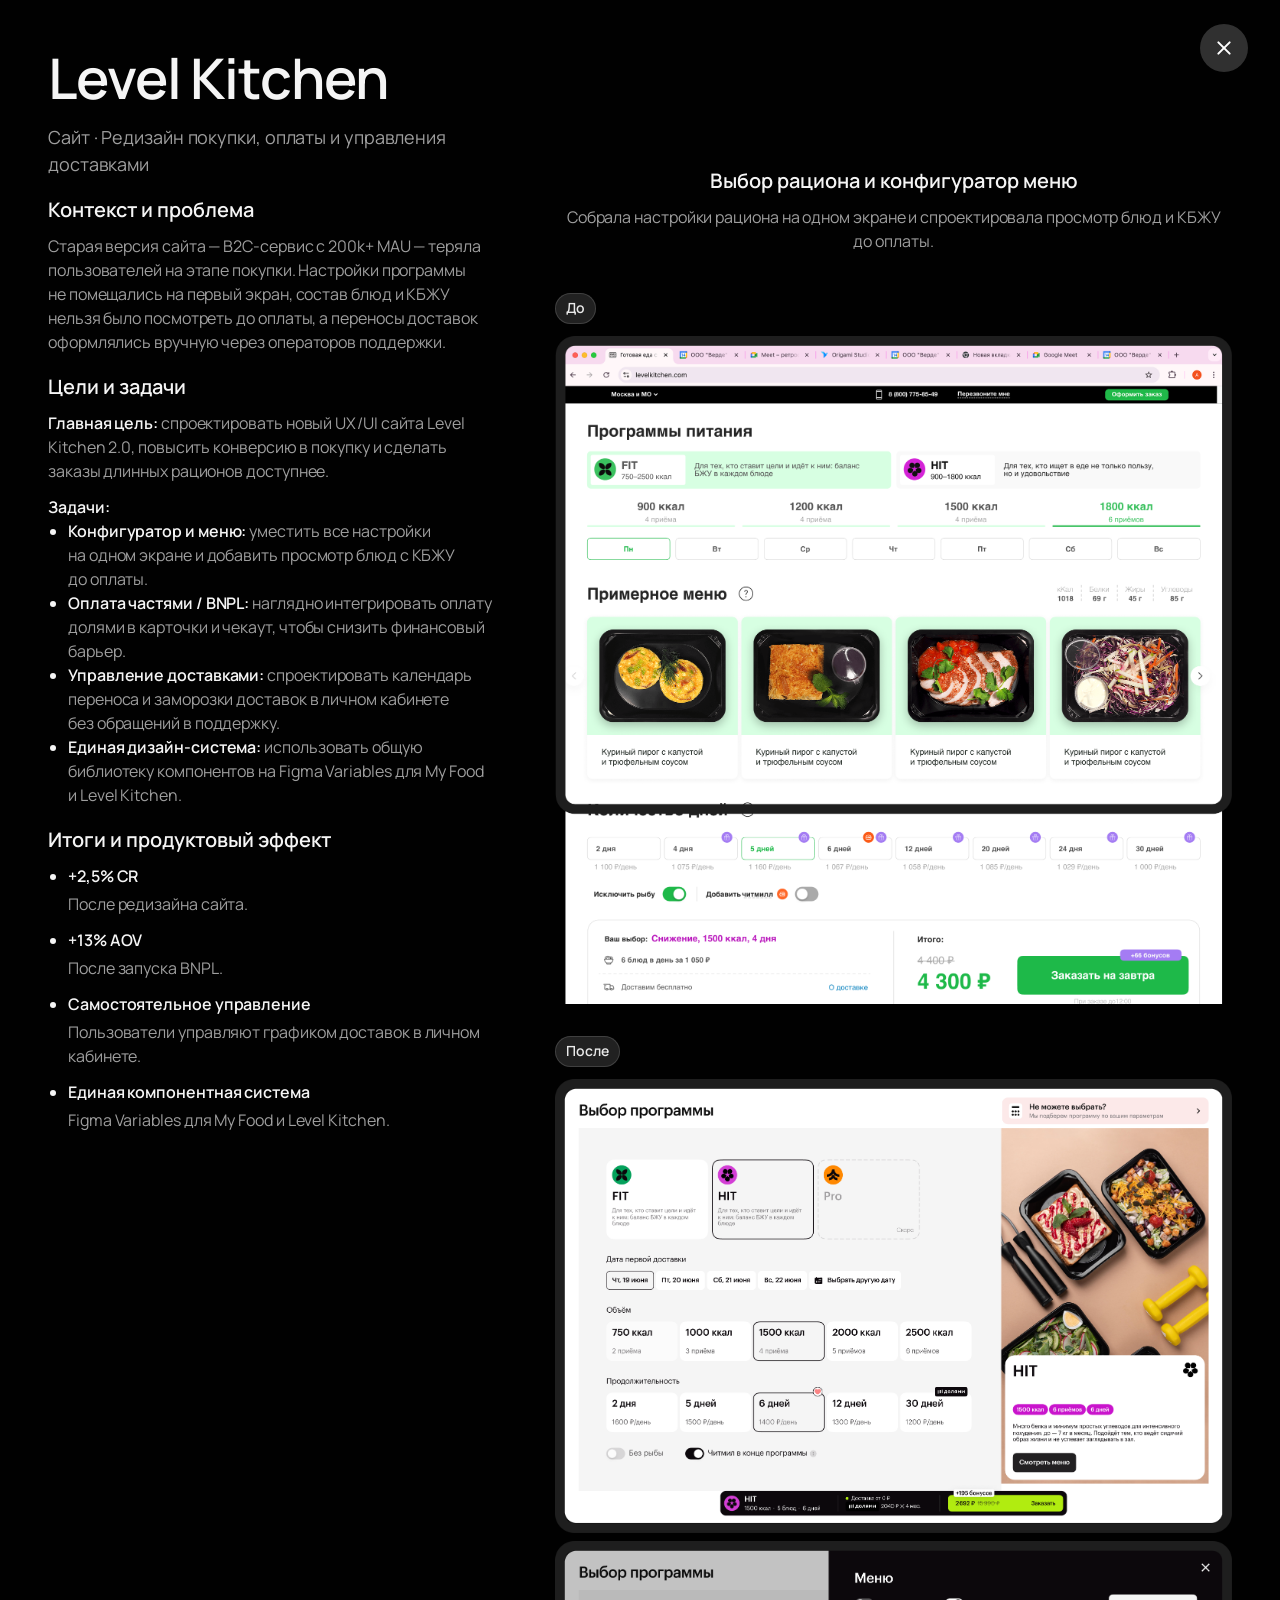
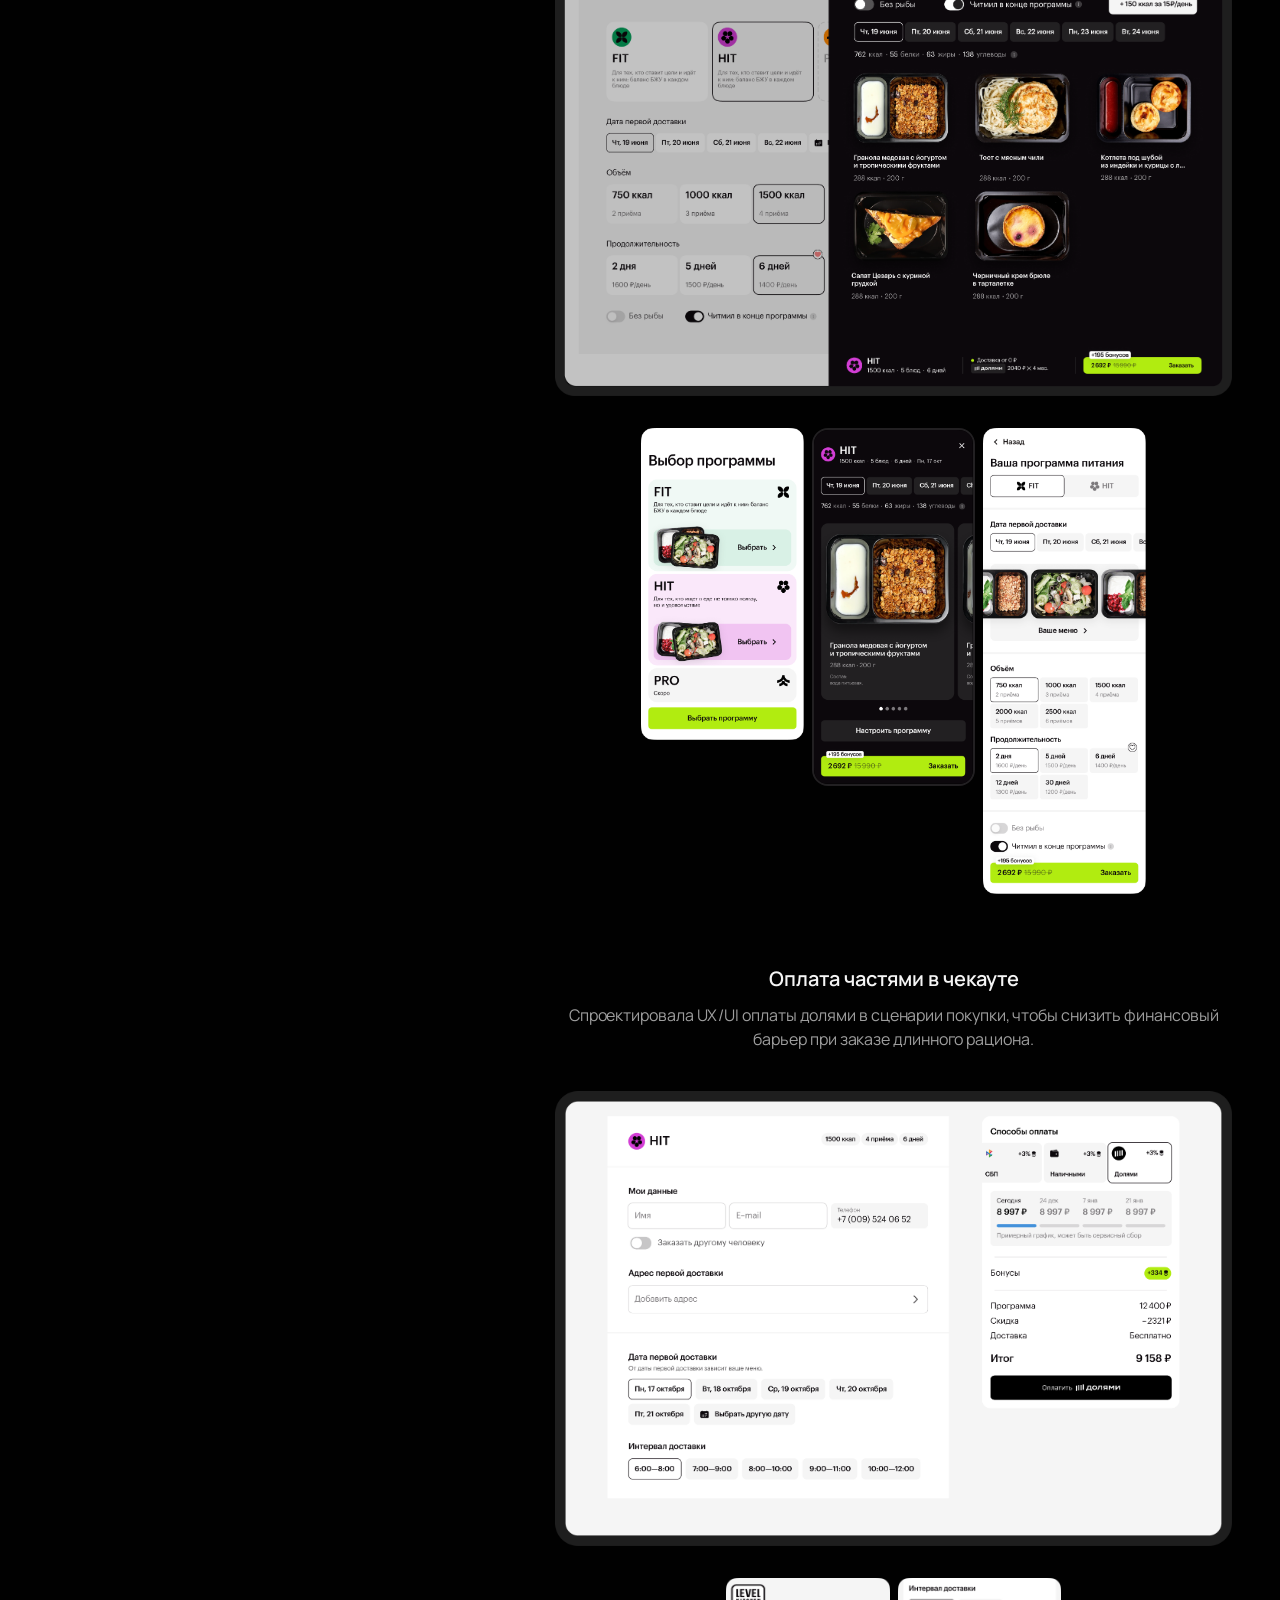
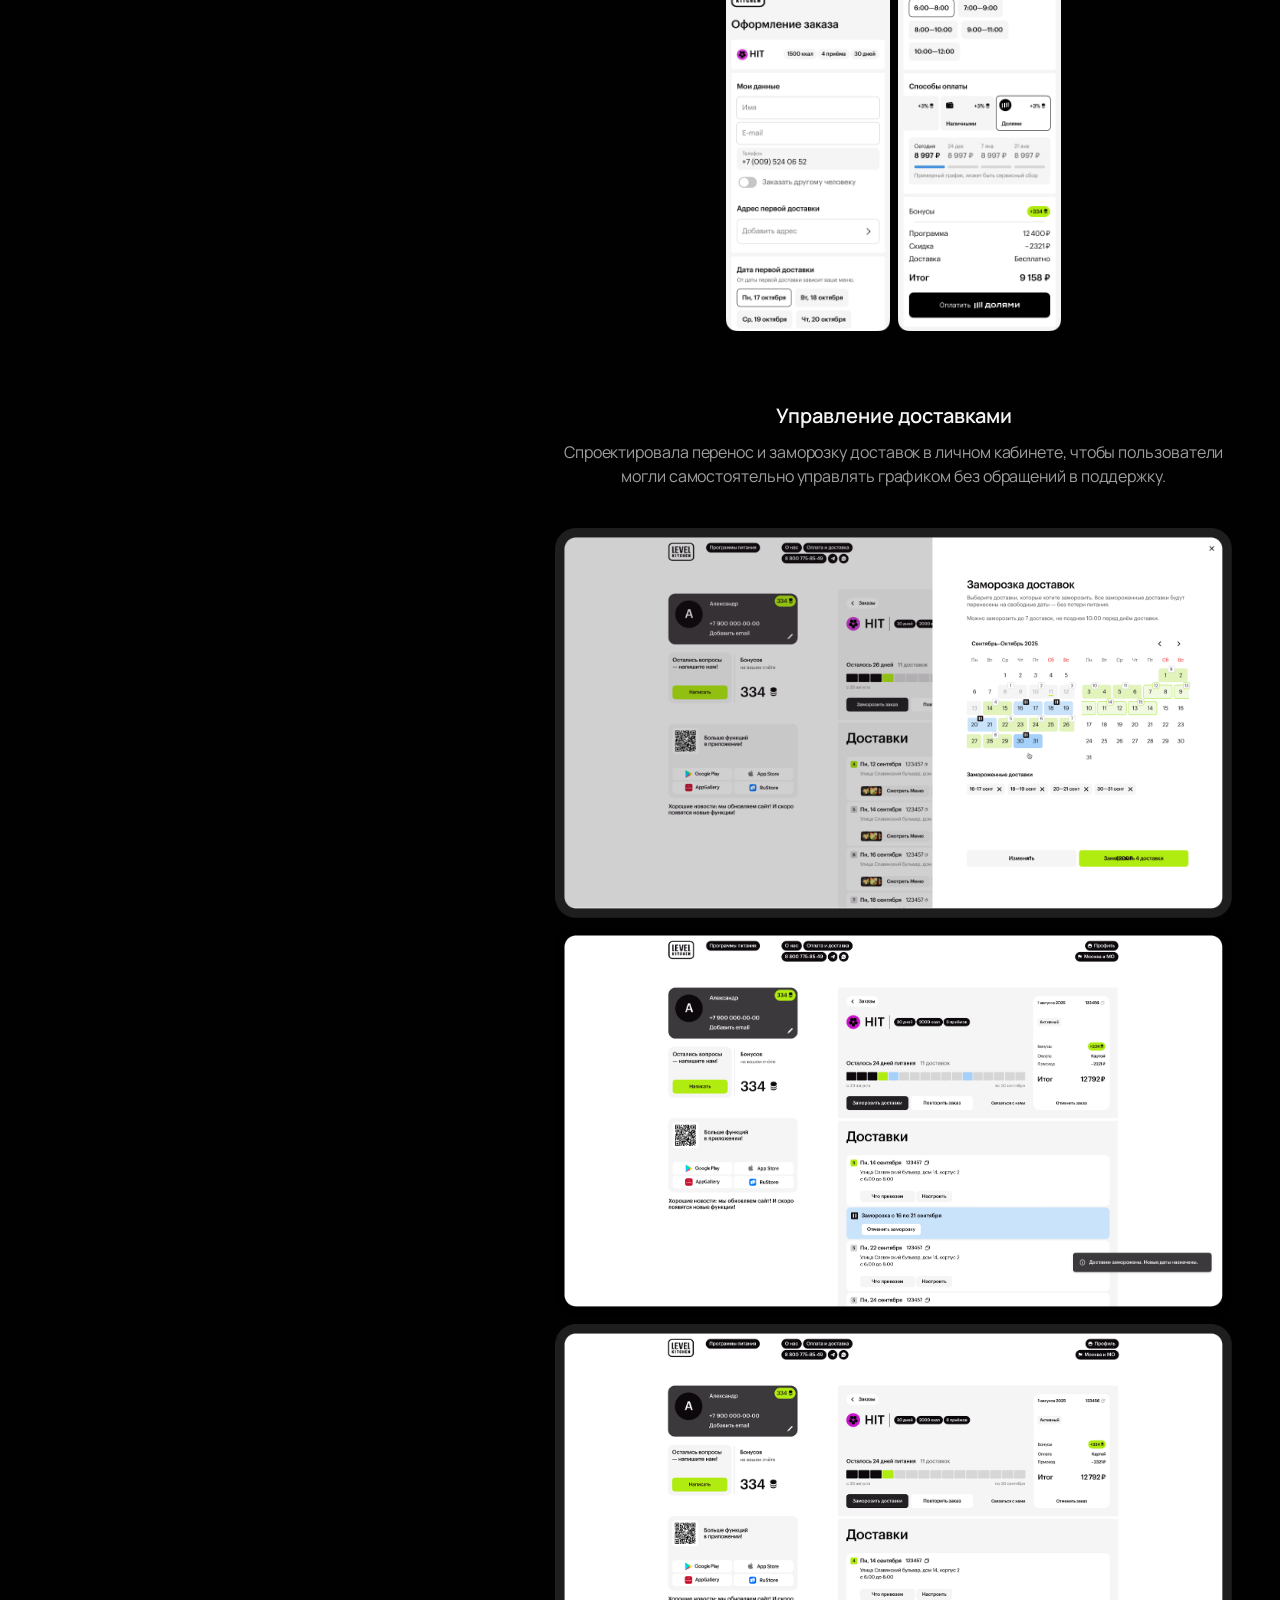
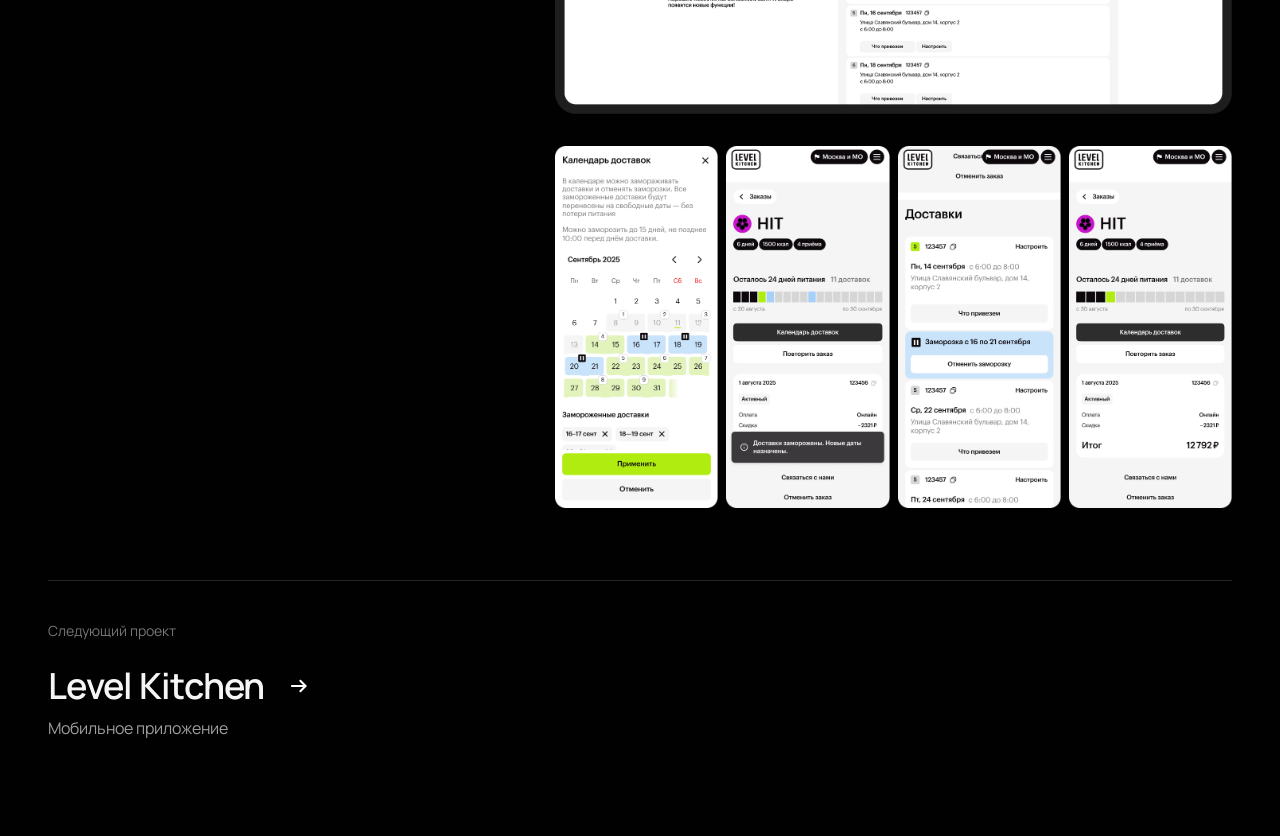
==== projects/level-kitchen-web/index.html @ d373e71c "Publish portfolio site for GitHub Pages" ====
<!doctype html>
<html class="case-html" lang="ru">
  <head>
    <meta charset="UTF-8" />
    <meta name="viewport" content="width=device-width, initial-scale=1" />
    <meta
      name="description"
      content="Редизайн сайта Level Kitchen — продуктовый кейс Кристины Вериго"
    />
    <title>Level Kitchen — сайт</title>
    <link rel="icon" type="image/png" href="../../assets/images/main-page/avatar.png" />
    <link rel="preconnect" href="https://fonts.googleapis.com" />
    <link rel="preconnect" href="https://fonts.gstatic.com" crossorigin />
    <link
      href="https://fonts.googleapis.com/css2?family=Manrope:wght@400;500;600&amp;display=swap"
      rel="stylesheet"
    />
    <link rel="stylesheet" href="../../styles.css?v=typography-refinement-1" />
    <link rel="stylesheet" href="../../case-study.css?v=case-close-contrast-1" />
    <script src="../../script.js?v=case-view-navigation-2" defer></script>
    <script src="../../case-close-contrast.js?v=case-close-contrast-1" defer></script>
  </head>
  <body class="case-study-body">
    <div class="page-shell case-page case-page--level-kitchen">
      <a
        class="case-close"
        href="../../#projects"
        aria-label="Закрыть проект"
        data-case-close
      >
        <span aria-hidden="true">×</span>
      </a>

      <main class="case-layout">
        <div class="case-content">
          <aside class="case-sidebar" aria-label="Обзор проекта Level Kitchen">
            <header class="case-identity">
              <h1 class="case-title">Level Kitchen</h1>
              <p class="case-subtitle">
                Сайт · Редизайн покупки, оплаты и&nbsp;управления доставками
              </p>
            </header>

            <div class="case-summary">
              <section class="case-copy-section" aria-labelledby="case-context-title">
                <h2 id="case-context-title">Контекст и&nbsp;проблема</h2>
                <p class="case-copy-body">
                  Старая версия сайта — B2C-сервис с&nbsp;200k+ MAU — теряла пользователей
                  на&nbsp;этапе покупки. Настройки программы не&nbsp;помещались на&nbsp;первый
                  экран, состав блюд и&nbsp;КБЖУ нельзя было посмотреть до&nbsp;оплаты,
                  а&nbsp;переносы доставок оформлялись вручную через&nbsp;операторов поддержки.
                </p>
              </section>

              <section class="case-copy-section" aria-labelledby="case-goals-title">
                <h2 id="case-goals-title">Цели и&nbsp;задачи</h2>
                <p class="case-copy-body">
                  <strong>Главная цель:</strong> спроектировать новый UX/UI сайта Level
                  Kitchen&nbsp;2.0, повысить конверсию в&nbsp;покупку и&nbsp;сделать заказы
                  длинных рационов доступнее.
                </p>
                <p class="case-copy-label">Задачи:</p>
                <ul class="case-copy-list">
                  <li>
                    <strong>Конфигуратор и&nbsp;меню:</strong> уместить все настройки
                    на&nbsp;одном экране и&nbsp;добавить просмотр блюд с&nbsp;КБЖУ
                    до&nbsp;оплаты.
                  </li>
                  <li>
                    <strong>Оплата частями / BNPL:</strong> наглядно интегрировать оплату
                    долями в&nbsp;карточки и&nbsp;чекаут, чтобы снизить финансовый барьер.
                  </li>
                  <li>
                    <strong>Управление доставками:</strong> спроектировать календарь
                    переноса и&nbsp;заморозки доставок в&nbsp;личном кабинете без&nbsp;обращений
                    в&nbsp;поддержку.
                  </li>
                  <li>
                    <strong>Единая дизайн-система:</strong> использовать общую библиотеку
                    компонентов на&nbsp;Figma Variables для&nbsp;My Food и&nbsp;Level Kitchen.
                  </li>
                </ul>
              </section>

              <section class="case-copy-section case-results" aria-labelledby="case-results-title">
                <h2 id="case-results-title">Итоги и&nbsp;продуктовый эффект</h2>
                <ul class="case-copy-list case-results__list">
                  <li class="case-results__item">
                    <strong>+2,5% CR</strong>
                    <span>После редизайна сайта.</span>
                  </li>
                  <li class="case-results__item">
                    <strong>+13% AOV</strong>
                    <span>После запуска BNPL.</span>
                  </li>
                  <li class="case-results__item">
                    <strong>Самостоятельное управление</strong>
                    <span>Пользователи управляют графиком доставок в&nbsp;личном кабинете.</span>
                  </li>
                  <li class="case-results__item">
                    <strong>Единая компонентная система</strong>
                    <span>Figma Variables для&nbsp;My Food и&nbsp;Level Kitchen.</span>
                  </li>
                </ul>
              </section>
            </div>
          </aside>

          <div class="case-gallery case-visual-story">
            <section
              class="case-visual-section case-visual-section--lk-configurator"
              aria-labelledby="configurator-title"
            >
              <div class="case-visual-section__header">
                <h2 id="configurator-title">Выбор рациона и&nbsp;конфигуратор меню</h2>
                <p class="case-visual-section__description">
                  Собрала настройки рациона на&nbsp;одном экране и&nbsp;спроектировала просмотр
                  блюд и&nbsp;КБЖУ до&nbsp;оплаты.
                </p>
              </div>

              <div class="case-media-sequence">
                <div class="case-media-group">
                  <p class="case-comparison__label">До</p>
                  <figure class="case-wide-shot">
                    <img
                      src="../../assets:/images:/level-kitchen:/lk-configurator-main-old.png"
                      alt="Старая версия конфигуратора Level Kitchen"
                    />
                  </figure>
                </div>

                <div class="case-media-group">
                  <p class="case-comparison__label">После</p>
                  <div class="case-wide-stack">
                    <figure class="case-wide-shot">
                      <img
                        src="../../assets:/images:/level-kitchen:/lk-configurator-main.png"
                        alt="Новый конфигуратор Level Kitchen"
                      />
                    </figure>
                    <figure class="case-wide-shot">
                      <img
                        src="../../assets:/images:/level-kitchen:/lk-configurator-menu-modal.png"
                        alt="Просмотр меню и КБЖУ в конфигураторе Level Kitchen"
                      />
                    </figure>
                  </div>
                </div>

                <div class="case-mobile-screens case-mobile-screens--three">
                  <figure class="case-mobile-shot">
                    <img
                      src="../../assets:/images:/level-kitchen:/lk-configurator-main-mobile.png"
                      alt="Мобильная версия конфигуратора Level Kitchen"
                    />
                  </figure>
                  <figure class="case-mobile-shot case-mobile-shot--dark">
                    <img
                      class="case-media--dark"
                      src="../../assets:/images:/level-kitchen:/lk-configurator-menu-mobile.png"
                      alt="Мобильный просмотр меню Level Kitchen"
                    />
                  </figure>
                  <figure class="case-mobile-shot">
                    <img
                      src="../../assets:/images:/level-kitchen:/lk-configurator-setting-mobile.png"
                      alt="Настройки рациона на мобильном сайте Level Kitchen"
                    />
                  </figure>
                </div>
              </div>
            </section>

            <section
              class="case-visual-section case-visual-section--lk-checkout"
              aria-labelledby="checkout-title"
            >
              <div class="case-visual-section__header">
                <h2 id="checkout-title">Оплата частями в&nbsp;чекауте</h2>
                <p class="case-visual-section__description">
                  Спроектировала UX/UI оплаты долями в&nbsp;сценарии покупки, чтобы снизить
                  финансовый барьер при&nbsp;заказе длинного рациона.
                </p>
              </div>

              <div class="case-media-sequence">
                <figure class="case-wide-shot">
                  <img
                    src="../../assets:/images:/level-kitchen:/lk-checkout-bnpl.png"
                    alt="Оплата частями в чекауте Level Kitchen"
                  />
                </figure>
                <div class="case-mobile-screens case-mobile-screens--two">
                  <figure class="case-mobile-shot">
                    <img
                      src="../../assets:/images:/level-kitchen:/lk-checkout-bnpl-mobile1.png"
                      alt="Выбор оплаты частями на мобильном сайте Level Kitchen"
                    />
                  </figure>
                  <figure class="case-mobile-shot">
                    <img
                      src="../../assets:/images:/level-kitchen:/lk-checkout-bnpl-mobile2.png"
                      alt="Детали оплаты частями на мобильном сайте Level Kitchen"
                    />
                  </figure>
                </div>
              </div>
            </section>

            <section
              class="case-visual-section case-visual-section--lk-delivery"
              aria-labelledby="delivery-title"
            >
              <div class="case-visual-section__header">
                <h2 id="delivery-title">Управление доставками</h2>
                <p class="case-visual-section__description">
                  Спроектировала перенос и&nbsp;заморозку доставок в&nbsp;личном кабинете, чтобы
                  пользователи могли самостоятельно управлять графиком без&nbsp;обращений
                  в&nbsp;поддержку.
                </p>
              </div>

              <div class="case-media-sequence">
                <div class="case-wide-stack">
                  <figure class="case-wide-shot">
                    <img
                      src="../../assets:/images:/level-kitchen:/lk-delivery-calendar.png"
                      alt="Календарь доставок Level Kitchen"
                    />
                  </figure>
                  <figure class="case-wide-shot">
                    <img
                      src="../../assets:/images:/level-kitchen:/lk-delivery-personal-freeze.png"
                      alt="Заморозка доставок в личном кабинете Level Kitchen"
                    />
                  </figure>
                  <figure class="case-wide-shot">
                    <img
                      src="../../assets:/images:/level-kitchen:/lk-delivery-personal.png"
                      alt="Управление доставками в личном кабинете Level Kitchen"
                    />
                  </figure>
                </div>
                <div class="case-mobile-screens case-mobile-screens--four">
                  <figure class="case-mobile-shot">
                    <img
                      src="../../assets:/images:/level-kitchen:/lk-delivery-calendar-mobile.png"
                      alt="Мобильный календарь доставок Level Kitchen"
                    />
                  </figure>
                  <figure class="case-mobile-shot">
                    <img
                      src="../../assets:/images:/level-kitchen:/lk-delivery-personal-freeze-mobile1.png"
                      alt="Выбор заморозки доставки на мобильном сайте Level Kitchen"
                    />
                  </figure>
                  <figure class="case-mobile-shot">
                    <img
                      src="../../assets:/images:/level-kitchen:/lk-delivery-personal-freeze-mobile2.png"
                      alt="Подтверждение заморозки доставки на мобильном сайте Level Kitchen"
                    />
                  </figure>
                  <figure class="case-mobile-shot">
                    <img
                      src="../../assets:/images:/level-kitchen:/lk-delivery-personal-mobile.png"
                      alt="Управление доставкой на мобильном сайте Level Kitchen"
                    />
                  </figure>
                </div>
              </div>
            </section>
          </div>
        </div>

        <div class="case-next">
          <a
            class="case-next__link"
            href="../level-kitchen-app/"
            aria-label="Открыть следующий проект: Level Kitchen — Мобильное приложение"
          >
            <span class="case-next__eyebrow">Следующий проект</span>
            <span class="case-next__project">
              <span class="case-next__title-row">
                <span class="case-next__title">Level Kitchen</span>
                <span class="case-next__arrow" aria-hidden="true">
                  <img src="../../assets/images/main-page/icon-arrow-right.svg" alt="" />
                </span>
              </span>
              <span class="case-next__type">Мобильное приложение</span>
            </span>
          </a>
        </div>
      </main>
    </div>
  </body>
</html>
---- styles.css ----
:root {
  --page-width: 1280px;
  --gutter: 64px;
  --gutter-mobile: 24px;
  --content-width: 1152px;
  --color-text: #000;
  --color-text-muted: rgba(0, 0, 0, 0.62);
  --color-surface: #fff;
  --color-surface-muted: #f4f4f6;
  --color-surface-subtle: #f7f7f7;
  --radius-card: 16px;
  --radius-card-large: 24px;
  --radius-button: 8px;
  --font-main: "Inter", "Helvetica Neue", Arial, sans-serif;
  --text-body-size: 16px;
  --text-body-line-height: 1.5;
  --text-supporting-size: 16px;
  --text-supporting-line-height: 1.5;
  --text-metadata-size: 14px;
  --text-metadata-line-height: 1.4;
  --motion-fast: 220ms;
  --motion-normal: 500ms;
  --motion-ease: cubic-bezier(0.22, 0.61, 0.36, 1);
  --avatar-expand-duration: 600ms;
  --avatar-return-duration: 800ms;
  --avatar-hold-duration: 170ms;
  --avatar-expand-ease: cubic-bezier(0.22, 1, 0.36, 1);
  --avatar-return-ease: cubic-bezier(0.16, 1, 0.3, 1);
  --reveal-distance: 40px;
  --reveal-duration: 900ms;
  --reveal-ease: cubic-bezier(0.22, 1, 0.36, 1);
  --project-preview-hover-scale: 1.04;
}

*,
*::before,
*::after {
  box-sizing: border-box;
}

html {
  scroll-behavior: smooth;
}

body {
  margin: 0;
  background: var(--color-surface);
  color: var(--color-text);
  font-family: var(--font-main);
  -webkit-font-smoothing: antialiased;
  text-rendering: optimizeLegibility;
}

body,
button,
a {
  font-family: var(--font-main);
}

a {
  color: inherit;
  text-decoration: none;
}

img {
  display: block;
  max-width: 100%;
}

h1,
h2,
h3,
p,
ul {
  margin: 0;
}

.page-shell {
  position: relative;
  width: min(100%, var(--page-width));
  margin-inline: auto;
  overflow: clip;
  background: var(--color-surface);
}

.site-header {
  position: relative;
  z-index: 20;
  display: flex;
  align-items: center;
  justify-content: space-between;
  width: 100%;
  padding: 24px var(--gutter);
}

.brand {
  position: relative;
  z-index: 20;
  display: flex;
  align-items: center;
  gap: 20px;
  min-width: 0;
}

.brand__avatar-frame {
  --avatar-size: 50px;
  --avatar-expanded-width: 236.795px;
  --avatar-expanded-height: 124px;
  --avatar-expanded-offset-y: 48px;

  position: relative;
  z-index: 10;
  width: var(--avatar-size);
  height: var(--avatar-size);
  flex: 0 0 var(--avatar-size);
}

.brand__avatar-media {
  position: absolute;
  top: 0;
  left: 0;
  width: var(--avatar-size);
  height: var(--avatar-size);
  overflow: hidden;
  border-radius: 200px;
  pointer-events: none;
}

.brand__avatar {
  width: 100%;
  height: 100%;
  max-width: none;
  object-fit: cover;
  object-position: center;
  pointer-events: none;
}

@media (min-width: 768px) and (hover: hover) and (pointer: fine) {
  .brand__avatar-media {
    transform-origin: top left;
    will-change: top, width, height, border-radius;
  }

  .brand__name {
    will-change: transform;
  }
}

.brand__name-trigger {
  position: relative;
  z-index: 11;
  flex: 0 0 auto;
}

.brand__name {
  display: block;
  font-size: 24px;
  font-weight: 500;
  line-height: 1.52;
  letter-spacing: -0.02em;
  white-space: nowrap;
  pointer-events: none;
}

.site-nav {
  display: flex;
  align-items: center;
  gap: 32px;
  font-size: 16px;
  font-weight: 500;
  line-height: 1.45;
  letter-spacing: -0.08px;
  text-align: center;
  white-space: nowrap;
}

.site-nav__link {
  transition: color var(--motion-fast) var(--motion-ease);
}

.site-nav__link:focus-visible,
.project-button:focus-visible,
.project-card__visual-link:focus-visible,
a.contact-item:focus-visible,
.brand:focus-visible {
  outline: 2px solid var(--color-text);
  outline-offset: 4px;
}

.hero {
  display: grid;
  grid-template-columns: minmax(0, 4fr) minmax(0, 5fr);
  grid-template-areas:
    "title description"
    "title contacts";
  align-items: start;
  column-gap: 64px;
  row-gap: 48px;
  width: 100%;
  min-height: 468px;
  padding: 120px var(--gutter) 80px;
}

.hero__copy {
  display: contents;
}

.hero h1 {
  position: relative;
  top: -8px;
  grid-area: title;
  font-size: 56px;
  font-weight: 700;
  line-height: 1.2;
  letter-spacing: -1.12px;
}

.hero__description-container {
  grid-area: description;
  width: 100%;
  max-width: 600px;
  margin-top: 24px;
}

.hero__description {
  color: var(--color-text-muted);
  font-size: 18px;
  font-weight: 400;
  line-height: 1.45;
  letter-spacing: -0.09px;
}

.contacts--hero {
  grid-area: contacts;
}

.intro-playing .site-header {
  animation: intro-rise 460ms var(--avatar-expand-ease) both;
}

@keyframes intro-rise {
  from {
    opacity: 0;
    transform: translate3d(0, 10px, 0);
  }

  to {
    opacity: 1;
    transform: translate3d(0, 0, 0);
  }
}

.contacts {
  display: flex;
  align-items: center;
  gap: 40px;
  margin: 0;
  font-style: normal;
}

.contact-item {
  display: flex;
  align-items: center;
  gap: 16px;
  min-width: 0;
}

.contact-item__icon-shell {
  display: block;
  width: 48px;
  height: 48px;
  flex: 0 0 48px;
  overflow: hidden;
  border-radius: 50%;
}

.contact-item__icon-shell--telegram {
  background: #3c393c;
}

.contact-item__icon-shell--email {
  background: #b1ec10;
}

.contact-item__icon-shell--resume {
  background: #c914cc;
}

.contact-item__icon {
  width: 100%;
  height: 100%;
}

.contact-item__text {
  display: flex;
  flex-direction: column;
  align-items: flex-start;
  gap: 2px;
  min-width: 0;
  font-size: 16px;
  letter-spacing: -0.08px;
}

.contact-item__primary-window {
  display: grid;
  min-width: 0;
  overflow: hidden;
}

.contact-item__primary {
  grid-area: 1 / 1;
}

.contact-item__primary--clone {
  transform: translate3d(0, 100%, 0);
}

.contact-item__text strong {
  color: var(--color-text);
  font-weight: 500;
  line-height: 1.5;
  white-space: nowrap;
}

.contact-item__text > span {
  color: var(--color-text-muted);
  font-weight: 400;
  line-height: 1.4;
}

.expertise {
  display: grid;
  grid-template-columns: repeat(2, minmax(0, 1fr));
  align-items: stretch;
  gap: 64px;
  width: 100%;
  padding: 64px var(--gutter) 140px;
  overflow: clip;
}

.expertise-card {
  display: flex;
  flex-direction: column;
  align-items: flex-start;
  gap: 32px;
  min-width: 0;
  padding: 48px;
  overflow: clip;
  background: var(--color-surface-subtle);
  border-radius: var(--radius-card-large);
}

.expertise-card__header {
  display: flex;
  align-items: center;
  gap: 12px;
  min-width: 0;
}

.expertise-card__header img {
  width: 24px;
  height: 24px;
  flex: 0 0 24px;
}

.expertise-card__header h2 {
  font-size: 24px;
  font-weight: 700;
  line-height: 1;
  letter-spacing: -0.36px;
}

.expertise-card__items {
  display: grid;
  gap: 32px;
  width: 100%;
}

.expertise-item {
  display: grid;
  gap: 6px;
  min-width: 0;
}

.expertise-item h3 {
  color: var(--color-text);
  font-size: 18px;
  font-weight: 700;
  line-height: 1.3;
  letter-spacing: -0.18px;
}

.expertise-item p {
  color: var(--color-text-muted);
  font-size: var(--text-body-size);
  font-weight: 400;
  line-height: var(--text-body-line-height);
  letter-spacing: -0.075px;
}

.expertise-card__items--results {
  gap: 30px;
}

.expertise-item--result h3 {
  font-size: 20px;
  font-weight: 700;
  line-height: 1.25;
  letter-spacing: -0.2px;
}

.expertise-item--result .expertise-item__context {
  color: var(--color-text-muted);
  font-size: var(--text-metadata-size);
  font-weight: 500;
  line-height: 1.35;
  letter-spacing: -0.07px;
}

@media (hover: hover) and (pointer: fine) {
  .expertise-card--practice:hover .expertise-card__header img {
    animation: expertise-smile-wiggle 480ms var(--motion-ease);
  }

  .expertise-card--results:hover .expertise-card__header img {
    animation: expertise-result-hop 420ms var(--motion-ease);
  }
}

@keyframes expertise-smile-wiggle {
  0%,
  100% {
    transform: rotate(0deg) scale(1);
  }

  32% {
    transform: translateY(-1px) rotate(-10deg) scale(1.06);
  }

  68% {
    transform: translateY(-1px) rotate(10deg) scale(1.06);
  }
}

@keyframes expertise-result-hop {
  0%,
  100% {
    transform: translateY(0) rotate(0deg);
  }

  50% {
    transform: translateY(-6px) rotate(4deg) scale(1.04);
  }
}

.projects {
  width: 100%;
}

.projects__title {
  width: 100%;
  padding-inline: var(--gutter);
  font-size: 36px;
  font-weight: 700;
  line-height: 1.2;
  letter-spacing: -0.72px;
}

.projects__list {
  width: 100%;
}

.project-card {
  display: grid;
  grid-template-columns: minmax(0, 1fr) minmax(0, 1fr);
  grid-template-areas: "content image";
  gap: 64px;
  width: 100%;
  padding: 24px var(--gutter);
}

.project-card:first-child {
  padding-top: 32px;
}

.project-card--image-first {
  grid-template-areas: "image content";
}

.project-card--last {
  padding-bottom: 120px;
}

.project-card__content {
  grid-area: content;
  display: flex;
  flex-direction: column;
  align-items: flex-start;
  justify-content: center;
  gap: 40px;
  min-width: 0;
}

.motion-ready .reveal {
  opacity: 0.06;
  transform: translate3d(0, var(--reveal-distance), 0);
  transition:
    opacity var(--reveal-duration) var(--reveal-ease),
    transform var(--reveal-duration) var(--reveal-ease);
  transition-delay: var(--reveal-delay, 0ms);
  will-change: opacity, transform;
}

.motion-ready .reveal.is-visible {
  opacity: 1;
  transform: translate3d(0, 0, 0);
  will-change: auto;
}

.motion-ready .project-card__visual-link.reveal {
  --reveal-distance: 48px;
  --reveal-duration: 980ms;
}

.project-card__copy {
  display: flex;
  flex-direction: column;
  gap: 0;
  width: 100%;
}

.project-card__copy h3 {
  margin-bottom: 8px;
  font-size: 36px;
  font-weight: 700;
  line-height: 1.2;
  letter-spacing: -0.72px;
}

.project-card__type {
  margin-bottom: 24px;
  color: var(--color-text);
  font-size: 18px;
  font-weight: 500;
  line-height: 1.45;
  letter-spacing: -0.09px;
}

.project-card__description {
  color: var(--color-text-muted);
  font-size: 18px;
  font-weight: 400;
  line-height: 1.45;
  letter-spacing: -0.09px;
}

.project-card__visual-link {
  grid-area: image;
  display: block;
  width: 100%;
  height: 432px;
  overflow: hidden;
  border-radius: var(--radius-card-large);
  cursor: pointer;
}

.project-card__image {
  display: block;
  width: 100%;
  height: 100%;
  max-width: none;
  object-fit: cover;
  transform-origin: center;
  transform: scale(1);
  transition: transform 780ms var(--reveal-ease);
  will-change: transform;
}

.project-button {
  display: flex;
  align-items: center;
  justify-content: center;
  width: 163px;
  height: 56px;
  flex: 0 0 auto;
  padding: 16px;
  background: #000;
  border-radius: var(--radius-button);
  color: #fff;
  transform-origin: center;
}

.project-button span {
  padding: 2px 8px;
  font-size: 18px;
  font-weight: 500;
  line-height: 18px;
  letter-spacing: -0.24px;
  white-space: nowrap;
}

.project-button img {
  width: 24px;
  height: 24px;
  flex: 0 0 24px;
}

.interests {
  width: 100%;
  padding-bottom: 120px;
}

.interests__body {
  width: 100%;
  padding: 80px var(--gutter) 56px;
}

.interests__copy {
  display: flex;
  flex-direction: column;
  gap: 24px;
  width: min(100%, 800px);
}

.interests__copy h2,
.site-footer h2 {
  font-size: 36px;
  font-weight: 700;
  line-height: 1.2;
  letter-spacing: -0.72px;
}

.interests__copy p {
  color: var(--color-text-muted);
  font-size: 18px;
  font-weight: 400;
  line-height: 1.45;
  letter-spacing: -0.09px;
}

.interests__gallery {
  display: grid;
  grid-template-columns: repeat(4, minmax(0, 1fr));
  gap: 16px;
  width: 100%;
  padding-inline: var(--gutter);
}

.interests__photo {
  aspect-ratio: 4 / 3;
  overflow: hidden;
  border-radius: var(--radius-card);
}

.interests__photo img {
  width: 100%;
  height: 100%;
  object-fit: cover;
  transform-origin: center;
}

.interests__photo:nth-child(2) img,
.interests__photo:nth-child(3) img {
  object-position: center 56%;
}

.site-footer {
  display: flex;
  flex-direction: column;
  align-items: flex-start;
  gap: 64px;
  width: 100%;
  padding: 48px var(--gutter) 120px;
}

.site-footer__content {
  display: flex;
  flex-direction: column;
  align-items: flex-start;
  gap: 32px;
  width: 100%;
}

.site-footer__meta {
  color: var(--color-text-muted);
  font-size: var(--text-body-size);
  font-weight: 400;
  line-height: var(--text-body-line-height);
  letter-spacing: -0.1px;
}

@media (hover: hover) and (pointer: fine) {
  .site-nav__link:hover,
  .site-nav__link:focus-visible {
    color: var(--color-text-muted);
  }

  .contact-item__primary {
    transition: transform 400ms var(--motion-ease);
    will-change: transform;
  }

  .contact-item:hover .contact-item__primary:not(.contact-item__primary--clone) {
    transform: translate3d(0, -100%, 0);
  }

  .contact-item:hover .contact-item__primary--clone {
    transform: translate3d(0, 0, 0);
  }

  .project-button img {
    transition: transform 240ms var(--motion-ease);
  }

  .project-button:hover img,
  .project-button:focus-visible img {
    transform: translate3d(5px, 0, 0);
  }

  .project-card__visual-link:hover .project-card__image,
  .project-card__visual-link:focus-visible .project-card__image {
    transform: scale(var(--project-preview-hover-scale));
    transition-duration: 650ms;
  }

  .interests__photo img {
    transition:
      transform 460ms var(--motion-ease),
      opacity 460ms var(--motion-ease);
    will-change: transform, opacity;
  }

  .interests__photo:hover img {
    transform: scale(1.025);
  }

  .interests__gallery:hover .interests__photo:not(:hover) img {
    opacity: 0.88;
  }
}

@media (max-width: 767px) {
  .page-shell {
    width: 100%;
  }

  .site-header {
    position: absolute;
    inset: 0 0 auto;
    z-index: 2;
    flex-direction: column;
    align-items: stretch;
    gap: 40px;
    padding: 40px var(--gutter-mobile) 12px;
    background: var(--color-surface);
    box-shadow: 0 8px 24px rgba(12, 8, 12, 0.06);
  }

  .brand {
    justify-content: space-between;
    width: 100%;
  }

  .brand__avatar-frame {
    --avatar-size: 44px;
  }

  .brand__avatar-media.is-touch-animated {
    animation: mobile-avatar-press 480ms var(--motion-ease);
  }

  .contact-item.is-touch-animated
    .contact-item__primary:not(.contact-item__primary--clone) {
    animation: mobile-contact-primary-out 420ms var(--motion-ease) both;
  }

  .contact-item.is-touch-animated .contact-item__primary--clone {
    animation: mobile-contact-primary-in 420ms var(--motion-ease) both;
  }

  .expertise-card--practice.is-touch-animated .expertise-card__header img {
    animation: mobile-expertise-smile-wiggle 480ms var(--motion-ease);
  }

  .expertise-card--results.is-touch-animated .expertise-card__header img {
    animation: mobile-expertise-result-hop 420ms var(--motion-ease);
  }

  .brand__name {
    font-size: 20px;
    line-height: 1.52;
    letter-spacing: -0.02em;
  }

  .site-nav {
    justify-content: space-between;
    gap: 4px;
    width: 100%;
  }

  .site-nav__link--projects {
    order: 1;
  }

  .site-nav__link--about {
    order: 2;
  }

  .site-nav__link--contacts {
    order: 3;
  }

  .hero {
    display: flex;
    flex-direction: column;
    align-items: flex-start;
    gap: 32px;
    min-height: 0;
    padding: 196px var(--gutter-mobile) 80px;
  }

  .hero__copy {
    display: flex;
    flex-direction: column;
    gap: 32px;
    width: 100%;
  }

  .hero h1 {
    top: 0;
    max-width: 327px;
    font-size: 32px;
    line-height: 1.2;
    letter-spacing: -0.32px;
  }

  .hero__description {
    font-size: 16px;
    line-height: 1.45;
    letter-spacing: -0.08px;
  }

  .hero__description-container {
    margin-top: 0;
  }

  .contacts {
    flex-direction: column;
    align-items: flex-start;
    gap: 24px;
    width: 100%;
  }

  .contacts--hero .contact-item {
    width: 100%;
  }

  .expertise {
    grid-template-columns: minmax(0, 1fr);
    gap: 24px;
    padding: 0;
  }

  .expertise-card {
    gap: 24px;
    padding: 24px;
  }

  .expertise-card__header h2 {
    font-size: 20px;
    line-height: 1;
    letter-spacing: -0.3px;
  }

  .expertise-card__items,
  .expertise-card__items--results {
    gap: 28px;
  }

  .expertise-item h3 {
    font-size: 18px;
    letter-spacing: -0.18px;
  }

  .expertise-item p {
    font-size: var(--text-body-size);
    line-height: var(--text-body-line-height);
    letter-spacing: -0.075px;
  }

  .expertise-item--result h3 {
    font-size: 20px;
    letter-spacing: -0.2px;
  }

  .expertise-item--result .expertise-item__context {
    font-size: var(--text-metadata-size);
  }

  .projects {
    padding: 64px var(--gutter-mobile) 0;
  }

  .projects__title {
    padding: 0;
    font-size: 28px;
    line-height: 1.2;
    letter-spacing: -0.56px;
  }

  .project-card,
  .project-card--image-first {
    display: flex;
    flex-direction: column;
    gap: 32px;
    padding: 24px 0;
  }

  .project-card:first-child {
    padding-top: 32px;
  }

  .project-card--last {
    padding-bottom: 32px;
  }

  .project-card__visual-link {
    order: -1;
    width: 100%;
    height: auto;
  }

  .project-card__image {
    width: 100%;
    height: auto;
    transform: none;
    transition: none;
    will-change: auto;
  }

  .motion-ready .reveal {
    --reveal-distance: 28px;
    --reveal-duration: 780ms;
    --reveal-delay: 0ms !important;
  }

  .motion-ready .project-card__visual-link.reveal {
    --reveal-distance: 32px;
    --reveal-duration: 840ms;
  }

  .project-card__content {
    gap: 32px;
    width: 100%;
  }

  .project-card__copy {
    gap: 0;
  }

  .project-card__copy h3 {
    margin-bottom: 8px;
    font-size: 24px;
    line-height: 1.2;
    letter-spacing: -0.48px;
  }

  .project-card__type {
    margin-bottom: 16px;
    font-size: 18px;
  }

  .project-card__description {
    font-size: 18px;
    line-height: 1.45;
    letter-spacing: -0.09px;
  }

  .project-button {
    width: 100%;
    height: 48px;
    padding: 12px;
  }

  .project-button span {
    padding: 2px 8px;
    font-size: 16px;
    line-height: 18px;
  }

  .interests {
    padding-bottom: 60px;
  }

  .interests__body {
    padding: 64px var(--gutter-mobile) 48px;
  }

  .interests__copy {
    gap: 16px;
  }

  .interests__copy h2,
  .site-footer h2 {
    font-size: 28px;
    line-height: 1.2;
    letter-spacing: -0.56px;
  }

  .interests__copy p {
    font-size: 16px;
    line-height: 1.45;
    letter-spacing: -0.08px;
  }

  .interests__gallery {
    grid-template-columns: repeat(2, minmax(0, 1fr));
    gap: 12px;
    padding-inline: var(--gutter-mobile);
  }

  .site-footer {
    padding: 48px var(--gutter-mobile) 120px;
  }

  .site-footer__meta {
    font-size: var(--text-body-size);
    line-height: var(--text-body-line-height);
    letter-spacing: -0.08px;
  }
}

@keyframes mobile-avatar-press {
  0%,
  100% {
    transform: rotate(0deg) scale(1);
  }

  48% {
    transform: rotate(-2deg) scale(1.18);
  }

  72% {
    transform: rotate(2deg) scale(1.1);
  }
}

@keyframes mobile-contact-primary-out {
  from {
    transform: translate3d(0, 0, 0);
  }

  to {
    transform: translate3d(0, -100%, 0);
  }
}

@keyframes mobile-contact-primary-in {
  from {
    transform: translate3d(0, 100%, 0);
  }

  to {
    transform: translate3d(0, 0, 0);
  }
}

@keyframes mobile-expertise-smile-wiggle {
  0%,
  100% {
    transform: rotate(0deg) scale(1);
  }

  32% {
    transform: translateY(-1px) rotate(-10deg) scale(1.06);
  }

  68% {
    transform: translateY(-1px) rotate(10deg) scale(1.06);
  }
}

@keyframes mobile-expertise-result-hop {
  0%,
  100% {
    transform: translateY(0) rotate(0deg) scale(1);
  }

  50% {
    transform: translateY(-6px) rotate(4deg) scale(1.04);
  }
}

@media (min-width: 768px) and (max-width: 1100px) {
  :root {
    --gutter: clamp(32px, 5vw, 64px);
  }

  .hero {
    column-gap: clamp(32px, 5vw, 64px);
    row-gap: 32px;
  }

  .hero h1 {
    font-size: clamp(44px, 5vw, 56px);
    letter-spacing: -0.02em;
  }

  .contacts--hero {
    flex-wrap: wrap;
    gap: 24px 32px;
  }

  .expertise {
    gap: clamp(32px, 5vw, 56px);
  }

  .project-card {
    gap: clamp(32px, 5vw, 64px);
  }

  .project-card__visual-link {
    height: auto;
    aspect-ratio: 544 / 432;
  }

  .project-card__copy h3 {
    font-size: clamp(28px, 3.25vw, 36px);
  }

  .expertise-card {
    padding: clamp(24px, 3.5vw, 40px);
  }

  .expertise-card__header h2 {
    font-size: clamp(20px, 2.3vw, 24px);
  }
}

@media (prefers-reduced-motion: reduce) {
  html {
    scroll-behavior: auto;
  }

  .intro-playing .site-header {
    animation: none;
  }

  .site-nav__link,
  .contact-item__primary,
  .project-card__image,
  .project-button,
  .project-button img,
  .interests__photo img {
    transition: none;
  }

  .brand__avatar-media {
    top: 0;
    width: var(--avatar-size);
    height: var(--avatar-size);
    border-radius: 200px;
    transition: none;
  }

  .brand__name {
    transform: none;
  }

  .expertise-card--practice:hover .expertise-card__header img,
  .expertise-card--results:hover .expertise-card__header img,
  .brand__avatar-media.is-touch-animated,
  .expertise-card.is-touch-animated .expertise-card__header img,
  .contact-item.is-touch-animated .contact-item__primary {
    animation: none;
  }

  .project-card__image,
  .project-button:hover img,
  .project-button:focus-visible img,
  .interests__photo:hover img {
    transform: none;
  }

  .motion-ready .reveal,
  .motion-ready .reveal.is-visible {
    opacity: 1;
    transform: none;
    transition: none;
  }

  .interests__gallery:hover .interests__photo:not(:hover) img {
    opacity: 1;
  }

  .contact-item__primary,
  .contact-item:hover .contact-item__primary:not(.contact-item__primary--clone) {
    transform: none;
  }

  .contact-item__primary--clone,
  .contact-item:hover .contact-item__primary--clone {
    transform: translate3d(0, 100%, 0);
  }

}
---- case-study.css ----
.case-html {
  --font-main: "Manrope", "Helvetica Neue", Arial, sans-serif;
}

.case-html,
.case-study-body {
  background: #010101;
}

.case-study-body {
  min-width: 320px;
}

.case-page {
  --case-page-width: 1520px;
  --case-gutter: 48px;
  --case-gutter-mobile: 20px;
  --case-control-offset: 32px;
  --color-text: rgba(255, 255, 255, 0.96);
  --color-text-muted: rgba(255, 255, 255, 0.62);
  --color-text-tertiary: rgba(255, 255, 255, 0.46);
  --color-surface: #010101;
  --case-visual-width: 820px;
  --case-title-size: 56px;
  --case-identity-content-gap: 24px;
  --case-gallery-offset: 120px;
  --case-summary-story-gap: 96px;
  --case-lead-column-gap: 48px;
  --case-heading-content-gap: 12px;
  --case-summary-section-gap: 24px;
  --case-goal-label-gap: 12px;
  --case-result-gap: 14px;
  --case-result-description-gap: 4px;
  --case-screen-gap: 8px;
  --case-visual-gap: 72px;
  width: min(100%, var(--case-page-width));
  min-height: 100vh;
  overflow: visible;
  background: var(--color-surface);
  color: var(--color-text);
}

.case-layout {
  width: 100%;
  padding: 48px var(--case-gutter) 96px;
}

.case-content {
  display: grid;
  min-width: 0;
  grid-template-columns: minmax(0, 2fr) minmax(0, 3fr);
  align-items: start;
  column-gap: var(--case-lead-column-gap);
}

.case-close {
  position: fixed;
  top: 24px;
  right: var(--case-control-offset);
  z-index: 100;
  display: grid;
  width: 48px;
  height: 48px;
  place-items: center;
  border-radius: 50%;
  background: #303030;
  color: #fff;
  cursor: pointer;
}

.case-close--on-light {
  background: #e4e4e4;
  color: #111;
}

.case-close span {
  position: relative;
  display: block;
  width: 18px;
  height: 18px;
  font-size: 0;
}

.case-close span::before,
.case-close span::after {
  position: absolute;
  top: 50%;
  left: 50%;
  width: 18px;
  height: 2px;
  border-radius: 999px;
  background: currentColor;
  content: "";
}

.case-close span::before {
  transform: translate(-50%, -50%) rotate(45deg);
}

.case-close span::after {
  transform: translate(-50%, -50%) rotate(-45deg);
}

.case-close:focus-visible {
  outline: 2px solid currentColor;
  outline-offset: 2px;
}

.case-sidebar {
  position: sticky;
  top: 24px;
  min-width: 0;
  align-self: start;
}

.case-identity {
  width: 100%;
  margin-bottom: var(--case-identity-content-gap);
}

.case-summary {
  width: 100%;
  max-width: none;
}

.case-title {
  margin-bottom: 24px;
  color: var(--color-text);
  font-size: var(--case-title-size);
  font-weight: 600;
  line-height: 1.08;
  letter-spacing: -0.02em;
}

.case-subtitle {
  max-width: 520px;
  color: var(--color-text-muted);
  font-size: 18px;
  font-weight: 400;
  line-height: 1.45;
  letter-spacing: -0.09px;
}

.case-copy-section {
  min-width: 0;
}

.case-summary > .case-copy-section + .case-copy-section {
  margin-top: var(--case-summary-section-gap);
}

.case-copy-section h2,
.case-visual-section h2 {
  color: var(--color-text);
  font-size: 20px;
  font-weight: 600;
  line-height: 1.25;
  letter-spacing: 0;
}

.case-copy-section h2 {
  margin-bottom: var(--case-heading-content-gap);
}

.case-copy-body,
.case-copy-list {
  color: var(--color-text-muted);
  font-size: var(--text-body-size);
  font-weight: 400;
  line-height: var(--text-body-line-height);
  letter-spacing: -0.005em;
}

.case-copy-body strong,
.case-copy-list strong,
.case-copy-label {
  color: var(--color-text);
  font-weight: 600;
}

.case-copy-label {
  margin-top: var(--case-goal-label-gap);
  font-size: var(--text-body-size);
  line-height: var(--text-body-line-height);
  letter-spacing: -0.005em;
}

.case-copy-list {
  margin-top: 0;
  padding-left: 20px;
}

.case-copy-list li::marker {
  color: var(--color-text);
}

.case-results__list {
  display: flex;
  flex-direction: column;
  gap: var(--case-result-gap);
}

.case-results__item span {
  display: block;
  margin-top: var(--case-result-description-gap);
}

.case-results {
  padding-bottom: 0;
}

.case-gallery {
  display: flex;
  width: min(100%, var(--case-visual-width));
  margin-top: var(--case-gallery-offset);
  justify-self: end;
  flex-direction: column;
  gap: var(--case-visual-gap);
  min-width: 0;
}

.case-visual-section {
  display: flex;
  flex-direction: column;
  align-items: center;
  gap: 40px;
  width: 100%;
  min-width: 0;
}

.case-visual-section h2 {
  width: 100%;
  text-align: center;
}

.case-visual-section__header {
  display: flex;
  flex-direction: column;
  align-items: center;
  gap: 12px;
  width: 100%;
  text-align: center;
}

.case-visual-section__description {
  max-width: 600px;
  color: var(--color-text-muted);
  font-size: var(--text-supporting-size);
  font-weight: 400;
  line-height: var(--text-supporting-line-height);
  letter-spacing: -0.005em;
}

.case-visual-section--illustrations {
  gap: 20px;
}

.case-visual-grid {
  display: grid;
  align-items: start;
  gap: var(--case-screen-gap);
  width: 100%;
  min-width: 0;
}

/* Level Kitchen reuses the shared case system; only its wide web media is new. */
.case-media-sequence,
.case-media-group,
.case-wide-stack {
  display: flex;
  width: 100%;
  min-width: 0;
  flex-direction: column;
}

.case-media-sequence {
  gap: 32px;
}

.case-media-group {
  gap: 12px;
}

.case-wide-stack {
  gap: var(--case-screen-gap);
}

.case-wide-shot,
.case-mobile-shot,
.case-mobile-screen {
  min-width: 0;
  margin: 0;
}

.case-wide-shot {
  width: 100%;
  max-width: var(--case-visual-width);
}

.case-wide-shot img,
.case-mobile-shot img,
.case-mobile-screen img {
  display: block;
  width: 100%;
  height: auto;
  object-fit: contain;
}

.case-media--dark,
.case-mobile-shot--dark img,
.case-mobile-screen--dark img {
  box-sizing: border-box;
  border: 2px solid #222022;
}

.case-mobile-shot--dark img,
.case-mobile-screen--dark img {
  border-radius: 16px;
}

.case-mobile-screens {
  display: grid;
  width: max-content;
  max-width: 100%;
  gap: var(--case-screen-gap);
}

.case-prototype-media {
  width: max-content;
  max-width: 100%;
  margin: 0 auto;
}

.case-prototype-video {
  display: block;
  width: var(--case-prototype-width, 256px);
  max-width: 100%;
  height: auto;
  object-fit: contain;
}

/* My Food Promo extends the same wide and mobile media primitives with video. */
.case-web-media,
.case-mobile-media {
  display: block;
  width: 100%;
  max-width: 100%;
  height: auto;
  border-radius: 16px;
  object-fit: contain;
}

.case-promo-mobile-screen {
  width: var(--case-screen-width, 256px);
  max-width: 100%;
  margin: 0 auto;
}

.case-page--my-food-promo .case-visual-section--promo-mechanics {
  gap: 40px;
}

.case-page--my-food-promo .case-promo-media-stack {
  gap: 72px;
}

.case-page--my-food-promo .case-promo-web-stack {
  gap: 40px;
}

.case-screen-column {
  display: contents;
}

.case-comparison {
  display: grid;
  grid-template-columns: minmax(0, 1fr) minmax(0, 2fr);
  align-items: start;
  gap: 28px;
  width: 100%;
  min-width: 0;
}

.case-comparison__group {
  display: flex;
  flex-direction: column;
  gap: 12px;
  min-width: 0;
}

.case-comparison__label {
  display: inline-flex;
  width: fit-content;
  min-height: 26px;
  padding: 6px 10px;
  align-items: center;
  align-self: flex-start;
  border: 1px solid rgba(255, 255, 255, 0.14);
  border-radius: 999px;
  background: rgba(255, 255, 255, 0.13);
  color: rgba(255, 255, 255, 0.9);
  font-size: 14px;
  font-weight: 600;
  line-height: 1.2;
  letter-spacing: 0;
  white-space: nowrap;
}

.case-comparison__screens {
  display: grid;
  grid-template-columns: repeat(2, minmax(0, 1fr));
  align-items: start;
  gap: 12px;
  min-width: 0;
}

.case-visual-grid--checkout,
.case-visual-grid--delivery {
  grid-template-columns: repeat(4, minmax(0, 1fr));
}

.case-visual-grid--delivery .case-shot--screen-short {
  grid-column: 1;
}

.case-visual-grid--delivery .case-shot--delivery-details {
  grid-column: 2;
}

.case-visual-grid--delivery .case-shot--delivery-pause {
  grid-column: 3;
}

.case-visual-grid--delivery .case-shot--delivery-menu {
  grid-column: 4;
}

.case-visual-grid--delivery .case-shot {
  grid-row: 1;
}

.case-visual-grid--profile {
  grid-template-columns: repeat(2, 180px);
  justify-content: center;
}

.case-shot {
  position: relative;
  min-width: 0;
  margin: 0;
  overflow: hidden;
}

.case-shot img,
.case-illustrations img {
  position: absolute;
  inset: 0;
  width: 100%;
  height: 100%;
  max-width: none;
  object-fit: cover;
}

.case-shot--ration-old {
  aspect-ratio: 780 / 3620;
}

.case-shot--ration-new {
  aspect-ratio: 780 / 2184;
}

.case-shot--ration-details {
  aspect-ratio: 780 / 3483;
}

.case-shot--checkout-main {
  aspect-ratio: 720 / 3496;
}

.case-shot--screen-short {
  aspect-ratio: 720 / 1560;
}

.case-shot--delivery-details {
  aspect-ratio: 720 / 2132;
}

.case-shot--delivery-pause {
  aspect-ratio: 720 / 1784;
}

.case-shot--delivery-menu {
  aspect-ratio: 720 / 1560;
  border-right: 1px solid #303030;
  border-bottom: 1px solid #303030;
  border-left: 1px solid #303030;
  border-radius: 16px;
}

.case-shot--delivery-menu img {
  border-radius: 16px;
}

.case-shot--profile-main {
  width: 180px;
  height: 565px;
}

.case-shot--profile-loyalty {
  width: 180px;
  height: 400px;
}

.case-illustrations {
  position: relative;
  width: 100%;
  margin: 0;
  aspect-ratio: 2016 / 1596;
}

.case-next {
  width: 100%;
  margin-top: 72px;
  padding-top: 40px;
  border-top: 1px solid rgba(255, 255, 255, 0.14);
}

.case-next__link {
  display: inline-block;
  max-width: 100%;
  color: var(--color-text);
}

.case-next__eyebrow {
  display: block;
  color: var(--color-text-tertiary);
  font-size: var(--text-metadata-size);
  line-height: var(--text-metadata-line-height);
  margin-bottom: 24px;
  font-weight: 400;
}

.case-next__project {
  display: inline-flex;
  flex-direction: column;
  align-items: flex-start;
}

.case-next__title-row {
  display: inline-flex;
  align-items: center;
  gap: 14px;
}

.case-next__title {
  font-size: 36px;
  font-weight: 600;
  line-height: 1.2;
  letter-spacing: -0.72px;
}

.case-next__type {
  margin-top: 8px;
  color: var(--color-text-muted);
  font-size: 16px;
  font-weight: 400;
  line-height: 1.5;
  letter-spacing: 0;
}

.case-next__arrow {
  display: grid;
  width: 40px;
  height: 40px;
  flex: 0 0 40px;
  place-items: center;
}

.case-next__arrow img {
  width: 24px;
  height: 24px;
}

.case-next__link:focus-visible {
  outline: 2px solid var(--color-text);
  outline-offset: 8px;
}

@media (hover: hover) and (pointer: fine) {
  .case-close:hover {
    background: #404040;
  }

  .case-close--on-light:hover {
    background: #d6d6d6;
  }

  .case-next__arrow {
    transition: transform var(--motion-fast) var(--motion-ease);
  }

  .case-next__link:hover .case-next__arrow,
  .case-next__link:focus-visible .case-next__arrow {
    transform: translate3d(6px, 0, 0);
  }
}

@media (min-width: 768px) {
  .case-page--my-food-promo {
    --case-screen-width: 256px;
  }

  .case-page--level-kitchen-app {
    --case-screen-width: 256px;
    --case-prototype-width: 256px;
  }

  .case-page--level-kitchen-app .case-mobile-screens--two {
    grid-template-columns: repeat(2, var(--case-screen-width));
    margin-inline: auto;
  }

  .case-page--level-kitchen-app .case-mobile-screens--three {
    grid-template-columns: repeat(3, var(--case-screen-width));
  }

  .case-page--level-kitchen-app .case-mobile-screen {
    width: var(--case-screen-width);
  }

  .case-page--level-kitchen {
    --case-screen-width: 256px;
  }

  .case-page--level-kitchen .case-mobile-screens--two {
    grid-template-columns: repeat(2, var(--case-screen-width));
    margin-inline: auto;
  }

  .case-page--level-kitchen .case-mobile-screens--three {
    grid-template-columns: repeat(3, var(--case-screen-width));
  }

  .case-page--level-kitchen .case-mobile-screens--four {
    grid-template-columns: repeat(4, var(--case-screen-width));
  }

  .case-page--level-kitchen .case-mobile-shot {
    width: var(--case-screen-width);
  }

  .case-page--my-food {
    --case-screen-width: 256px;
  }

  .case-page--my-food .case-comparison {
    display: flex;
    width: max-content;
    max-width: 100%;
    gap: var(--case-screen-gap);
  }

  .case-page--my-food .case-comparison__group {
    flex: 0 0 auto;
  }

  .case-page--my-food .case-comparison__group--before {
    width: var(--case-screen-width);
  }

  .case-page--my-food .case-comparison__group--after {
    width: calc(
      var(--case-screen-width) + var(--case-screen-width) + var(--case-screen-gap)
    );
  }

  .case-page--my-food .case-comparison__screens {
    grid-template-columns: repeat(2, var(--case-screen-width));
    gap: var(--case-screen-gap);
  }

  .case-page--my-food .case-visual-grid--checkout,
  .case-page--my-food .case-visual-grid--delivery {
    grid-template-columns: repeat(4, var(--case-screen-width));
    width: max-content;
    max-width: 100%;
  }

  .case-page--my-food .case-visual-grid--profile {
    grid-template-columns: repeat(2, var(--case-screen-width));
    width: max-content;
    max-width: 100%;
  }

  .case-page--my-food .case-comparison .case-shot,
  .case-page--my-food .case-visual-grid--checkout .case-shot,
  .case-page--my-food .case-visual-grid--delivery .case-shot,
  .case-page--my-food .case-visual-grid--profile .case-shot {
    width: var(--case-screen-width);
  }

  .case-page--my-food .case-shot img {
    object-fit: contain;
  }

  .case-page--my-food .case-shot--profile-main {
    height: auto;
    aspect-ratio: 360 / 1130;
  }

  .case-page--my-food .case-shot--profile-loyalty {
    height: auto;
    aspect-ratio: 360 / 800;
  }
}

@media (min-width: 1101px) {
  .case-page--my-food-promo {
    --case-web-screen-max-width: 1048px;
    --case-lead-column-gap: 56px;
    width: 100%;
  }

  .case-page--my-food-promo .case-content {
    grid-template-columns: minmax(0, 2fr) minmax(0, 3fr);
  }

  .case-page--my-food-promo .case-gallery {
    width: 100%;
  }

  .case-page--my-food-promo .case-visual-section__description {
    max-width: 680px;
    margin-inline: auto;
  }

  .case-page--my-food-promo .case-wide-shot {
    max-width: min(100%, var(--case-web-screen-max-width));
    margin-inline: auto;
  }

  .case-page--level-kitchen-app {
    --case-lead-column-gap: 56px;
    width: 100%;
  }

  .case-page--level-kitchen-app .case-content {
    grid-template-columns: minmax(0, 2fr) minmax(0, 3fr);
  }

  .case-page--level-kitchen-app .case-gallery {
    width: 100%;
  }

  .case-page--level-kitchen-app .case-visual-section__description {
    max-width: 680px;
    margin-inline: auto;
  }

  .case-page--level-kitchen-app .case-mobile-screens {
    margin-inline: auto;
  }

  .case-page--level-kitchen {
    --case-web-screen-max-width: 1048px;
    --case-lead-column-gap: 56px;
    width: 100%;
  }

  .case-page--level-kitchen .case-content {
    grid-template-columns: minmax(0, 2fr) minmax(0, 3fr);
  }

  .case-page--level-kitchen .case-gallery {
    width: 100%;
  }

  .case-page--level-kitchen .case-visual-section__description {
    max-width: 680px;
    margin-inline: auto;
  }

  .case-page--level-kitchen .case-media-group,
  .case-page--level-kitchen .case-wide-stack,
  .case-page--level-kitchen .case-wide-shot {
    max-width: min(100%, var(--case-web-screen-max-width));
    margin-inline: auto;
  }

  .case-page--level-kitchen .case-mobile-screens {
    margin-inline: auto;
  }

  .case-page--my-food {
    --case-lead-column-gap: 56px;
    width: 100%;
  }

  .case-page--my-food .case-content {
    grid-template-columns: minmax(0, 2fr) minmax(0, 3fr);
  }

  .case-page--my-food .case-gallery {
    width: 100%;
  }
}

@media (min-width: 1101px) and (max-width: 1898px) {
  .case-page--level-kitchen-app {
    --case-screen-width: calc(15vw - 28.8px);
  }

  .case-page--level-kitchen {
    --case-screen-width: calc(15vw - 28.8px);
  }

  .case-page--my-food {
    --case-screen-width: calc(15vw - 28.8px);
  }
}

@media (min-width: 768px) and (max-width: 1100px) {
  .case-page--level-kitchen-app {
    --case-screen-width: min(199px, calc(25vw - 22px));
  }

  .case-page--level-kitchen {
    --case-screen-width: min(199px, calc(25vw - 22px));
  }

  .case-page--my-food {
    --case-screen-width: min(199px, calc(25vw - 22px));
  }
}

@media (min-width: 1101px) and (max-height: 900px) {
  .case-page {
    --case-identity-content-gap: 20px;
    --case-summary-section-gap: 20px;
    --case-result-gap: 12px;
  }

  .case-sidebar {
    top: 16px;
  }

  .case-title {
    margin-bottom: 16px;
  }
}

@media (min-width: 768px) and (max-width: 1100px) {
  .case-page {
    --case-title-size: 48px;
    --case-identity-content-gap: 80px;
    --case-summary-story-gap: 96px;
    --case-heading-content-gap: 16px;
    --case-summary-section-gap: 40px;
    --case-goal-label-gap: 20px;
    --case-result-gap: 16px;
    --case-result-description-gap: 4px;
  }

  .case-layout {
    padding-right: 32px;
    padding-left: 32px;
    padding-top: 80px;
    padding-bottom: 96px;
  }

  .case-content {
    display: flex;
    flex-direction: column;
  }

  .case-sidebar {
    position: static;
  }

  .case-gallery {
    margin-top: var(--case-summary-story-gap);
    align-self: center;
  }

  .case-next {
    margin-top: 72px;
  }
}

@media (max-width: 767px) {
  .case-page {
    --case-title-size: 40px;
    --case-identity-content-gap: 64px;
    --case-summary-story-gap: 80px;
    --case-heading-content-gap: 16px;
    --case-summary-section-gap: 32px;
    --case-goal-label-gap: 24px;
    --case-result-gap: 16px;
    --case-result-description-gap: 4px;
    --case-screen-gap: 16px;
    --case-visual-gap: 64px;
  }

  .case-layout {
    display: flex;
    flex-direction: column;
    gap: 0;
    padding: 96px var(--case-gutter-mobile) 96px;
  }

  .case-page--level-kitchen {
    --case-screen-gap: 8px;
  }

  .case-page--level-kitchen-app {
    --case-prototype-width: 256px;
    --case-screen-gap: 8px;
  }

  .case-content {
    display: flex;
    flex-direction: column;
  }

  .case-close {
    top: 24px;
    right: var(--gutter-mobile);
  }

  .case-sidebar,
  .case-identity,
  .case-summary,
  .case-gallery {
    width: 100%;
  }

  .case-sidebar {
    position: static;
  }

  .case-gallery {
    margin-top: var(--case-summary-story-gap);
    align-self: stretch;
  }

  .case-title {
    margin-bottom: 20px;
    line-height: 1.1;
    letter-spacing: -0.01em;
  }

  .case-subtitle {
    margin-bottom: 0;
  }

  .case-copy-section h2,
  .case-visual-section h2 {
    font-size: 20px;
    line-height: 1.25;
  }

  .case-copy-body,
  .case-copy-list,
  .case-copy-label,
  .case-visual-section__description {
    font-size: var(--text-body-size);
    line-height: var(--text-body-line-height);
    letter-spacing: -0.005em;
  }

  .case-copy-list {
    padding-left: 22px;
  }

  .case-visual-section {
    width: 100%;
    gap: 24px;
  }

  .case-results {
    width: 100%;
    margin-top: 0;
    padding-bottom: 0;
  }

  .case-visual-section--illustrations {
    gap: 24px;
  }

  .case-visual-section--illustrations .case-visual-section__header {
    gap: 16px;
  }

  .case-illustrations {
    aspect-ratio: 1080 / 720;
    overflow: hidden;
  }

  .case-illustrations img {
    object-position: center top;
  }

  .case-next {
    margin-top: 80px;
    padding-top: 32px;
  }

  .case-next__eyebrow {
    margin-bottom: 24px;
  }

  .case-next__title {
    font-size: 28px;
    line-height: 1.2;
    letter-spacing: -0.56px;
  }

  .case-next__type {
    font-size: 15px;
  }

  .case-visual-grid--checkout,
  .case-visual-grid--profile {
    grid-template-columns: repeat(2, minmax(0, 1fr));
    justify-content: stretch;
  }

  .case-page--level-kitchen .case-media-sequence {
    gap: 24px;
  }

  .case-page--level-kitchen .case-mobile-screens {
    grid-template-columns: repeat(2, minmax(0, 1fr));
    width: 100%;
  }

  .case-page--level-kitchen .case-mobile-shot {
    width: 100%;
  }

  .case-page--level-kitchen-app .case-mobile-screens {
    grid-template-columns: repeat(2, minmax(0, 1fr));
    width: 100%;
  }

  .case-page--level-kitchen-app .case-mobile-screen {
    width: 100%;
  }

  .case-visual-grid--delivery {
    display: flex;
    align-items: flex-start;
    gap: var(--case-screen-gap);
  }

  .case-visual-grid--delivery .case-screen-column {
    display: flex;
    min-width: 0;
    flex: 1 1 0;
    flex-direction: column;
    gap: var(--case-screen-gap);
  }

  .case-comparison {
    display: flex;
    flex-direction: column;
    align-items: stretch;
    gap: 32px;
  }

  .case-comparison__group--before .case-shot {
    width: 56%;
    align-self: flex-start;
  }

  .case-comparison__screens {
    grid-template-columns: repeat(2, minmax(0, 1fr));
    gap: var(--case-screen-gap);
  }

  .case-visual-grid--checkout .case-shot--checkout-main {
    grid-column: 1;
    grid-row: 1 / span 3;
  }

  .case-visual-grid--checkout .case-shot:not(.case-shot--checkout-main) {
    grid-column: 2;
  }

  .case-shot--profile-main,
  .case-shot--profile-loyalty {
    width: 100%;
    height: auto;
  }

  .case-shot--profile-main {
    aspect-ratio: 360 / 1130;
  }

  .case-shot--profile-loyalty {
    aspect-ratio: 360 / 800;
  }
}

@media (prefers-reduced-motion: reduce) {
  .case-close,
  .case-next__arrow {
    transition: none;
  }

  .case-next__link:hover .case-next__arrow,
  .case-next__link:focus-visible .case-next__arrow {
    transform: none;
  }
}
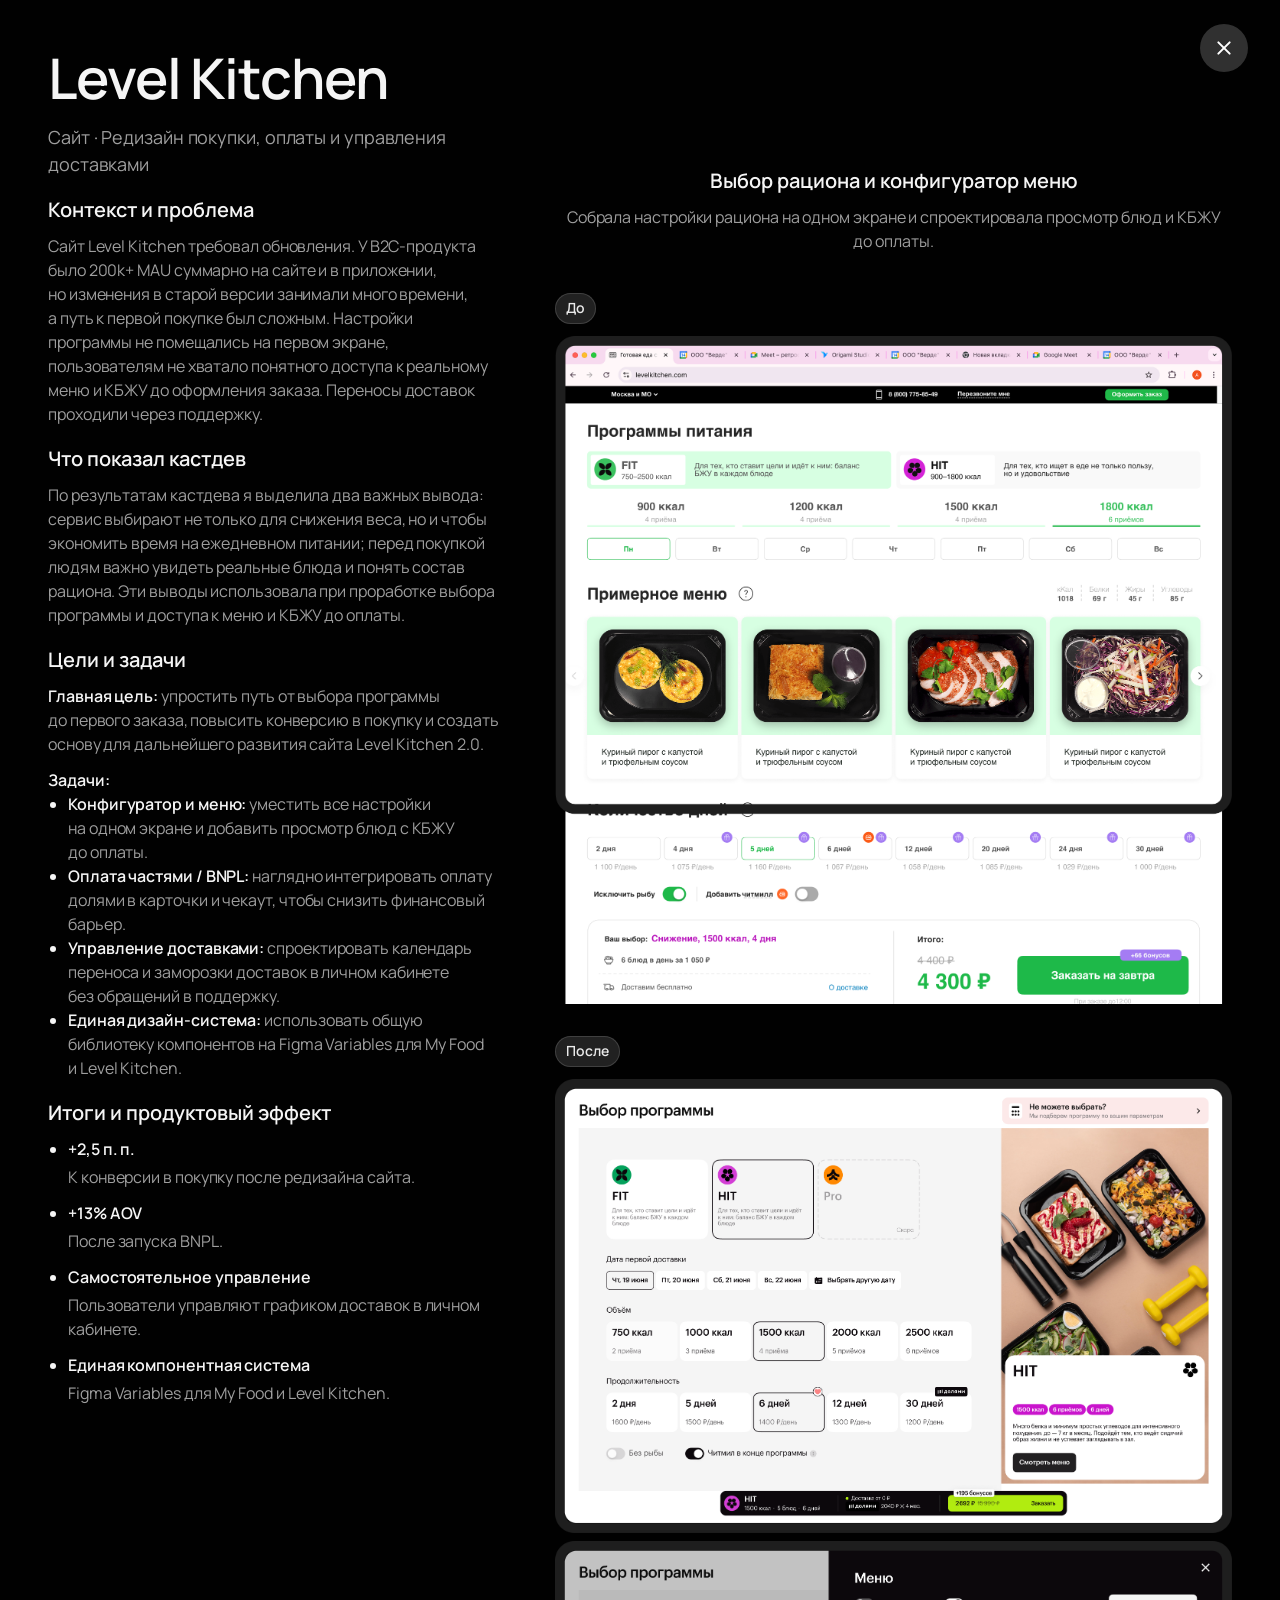
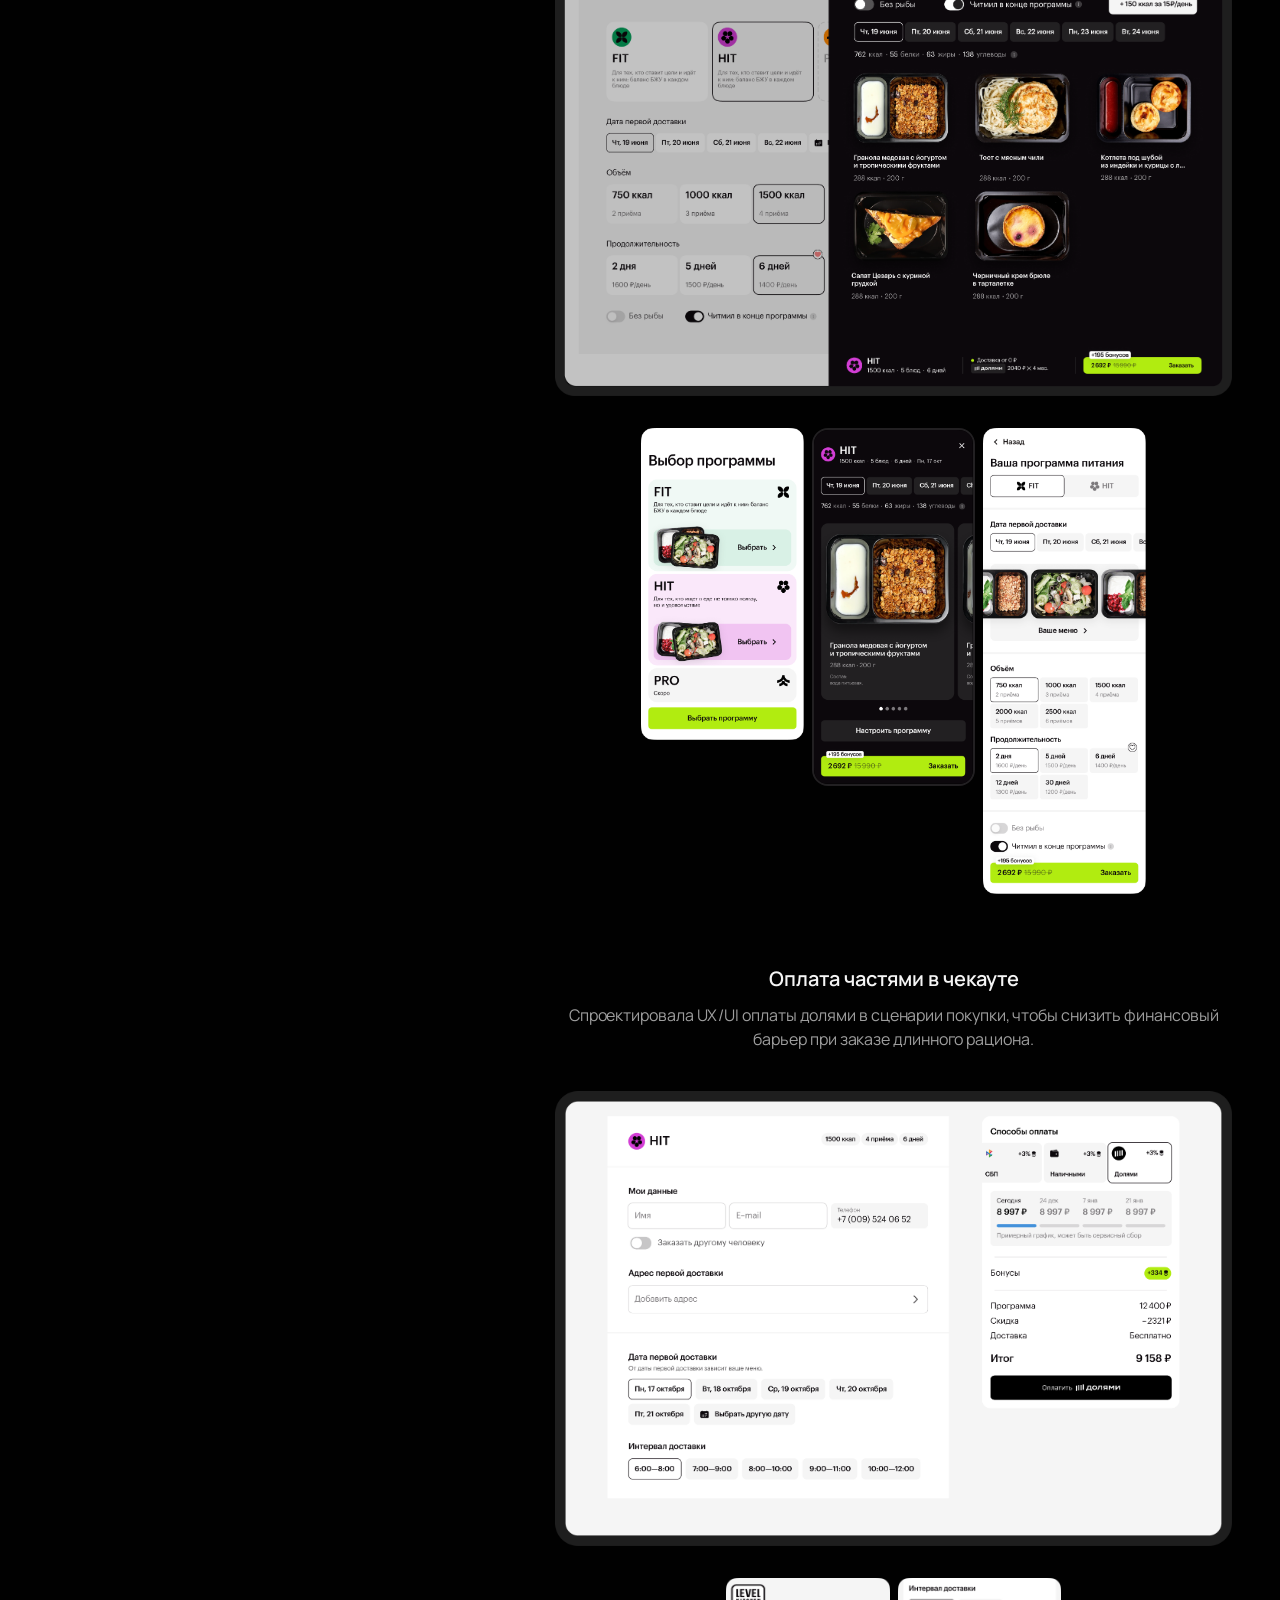
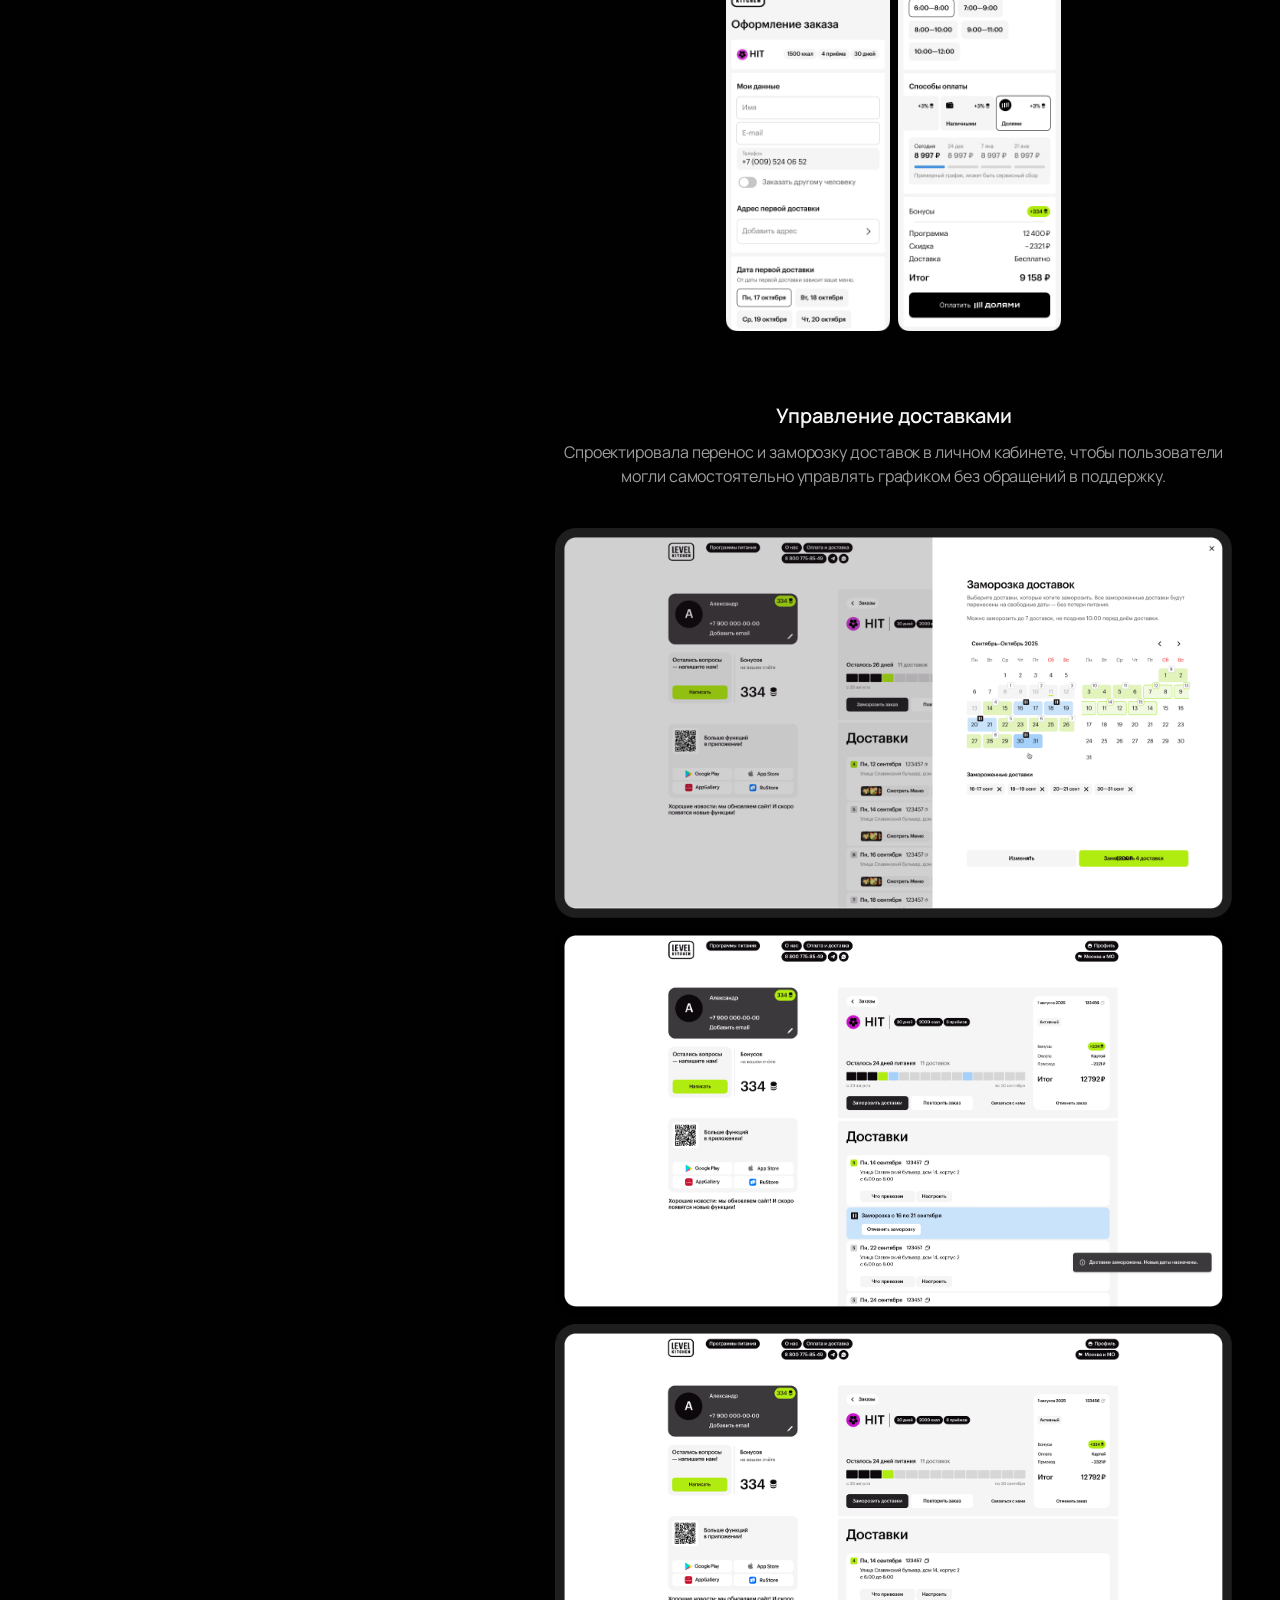
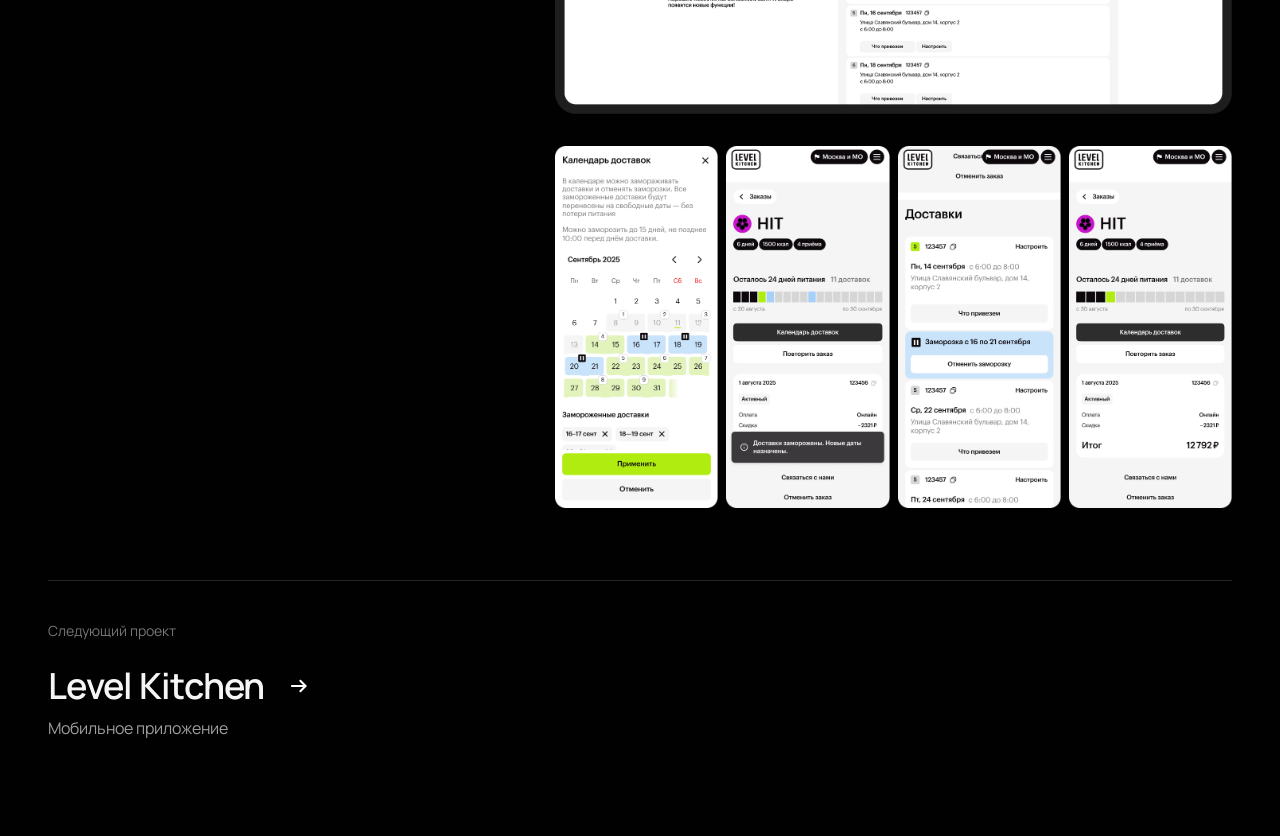
==== commit f6381ff0: "Align Level Kitchen case and CV metrics" ====
--- a/projects/level-kitchen-web/index.html
+++ b/projects/level-kitchen-web/index.html
@@ -45,19 +45,34 @@
               <section class="case-copy-section" aria-labelledby="case-context-title">
                 <h2 id="case-context-title">Контекст и&nbsp;проблема</h2>
                 <p class="case-copy-body">
-                  Старая версия сайта — B2C-сервис с&nbsp;200k+ MAU — теряла пользователей
-                  на&nbsp;этапе покупки. Настройки программы не&nbsp;помещались на&nbsp;первый
-                  экран, состав блюд и&nbsp;КБЖУ нельзя было посмотреть до&nbsp;оплаты,
-                  а&nbsp;переносы доставок оформлялись вручную через&nbsp;операторов поддержки.
+                  Сайт Level Kitchen требовал обновления. У&nbsp;B2C-продукта было
+                  200k+ MAU суммарно на&nbsp;сайте и&nbsp;в&nbsp;приложении, но
+                  изменения в&nbsp;старой версии занимали много времени, а&nbsp;путь к&nbsp;первой
+                  покупке был сложным. Настройки программы не&nbsp;помещались на&nbsp;первом
+                  экране, пользователям не&nbsp;хватало понятного доступа к&nbsp;реальному меню
+                  и&nbsp;КБЖУ до&nbsp;оформления заказа. Переносы доставок проходили через
+                  поддержку.
+                </p>
+              </section>
+
+              <section class="case-copy-section" aria-labelledby="case-research-title">
+                <h2 id="case-research-title">Что показал кастдев</h2>
+                <p class="case-copy-body">
+                  По&nbsp;результатам кастдева я&nbsp;выделила два важных вывода: сервис
+                  выбирают не&nbsp;только для&nbsp;снижения веса, но&nbsp;и&nbsp;чтобы экономить
+                  время на&nbsp;ежедневном питании; перед покупкой людям важно увидеть
+                  реальные блюда и&nbsp;понять состав рациона. Эти выводы использовала
+                  при&nbsp;проработке выбора программы и&nbsp;доступа к&nbsp;меню и&nbsp;КБЖУ
+                  до&nbsp;оплаты.
                 </p>
               </section>
 
               <section class="case-copy-section" aria-labelledby="case-goals-title">
                 <h2 id="case-goals-title">Цели и&nbsp;задачи</h2>
                 <p class="case-copy-body">
-                  <strong>Главная цель:</strong> спроектировать новый UX/UI сайта Level
-                  Kitchen&nbsp;2.0, повысить конверсию в&nbsp;покупку и&nbsp;сделать заказы
-                  длинных рационов доступнее.
+                  <strong>Главная цель:</strong> упростить путь от&nbsp;выбора программы
+                  до&nbsp;первого заказа, повысить конверсию в&nbsp;покупку и&nbsp;создать
+                  основу для&nbsp;дальнейшего развития сайта Level Kitchen&nbsp;2.0.
                 </p>
                 <p class="case-copy-label">Задачи:</p>
                 <ul class="case-copy-list">
@@ -86,8 +101,8 @@
                 <h2 id="case-results-title">Итоги и&nbsp;продуктовый эффект</h2>
                 <ul class="case-copy-list case-results__list">
                   <li class="case-results__item">
-                    <strong>+2,5% CR</strong>
-                    <span>После редизайна сайта.</span>
+                    <strong>+2,5 п.&nbsp;п.</strong>
+                    <span>К&nbsp;конверсии в&nbsp;покупку после редизайна сайта.</span>
                   </li>
                   <li class="case-results__item">
                     <strong>+13% AOV</strong>
